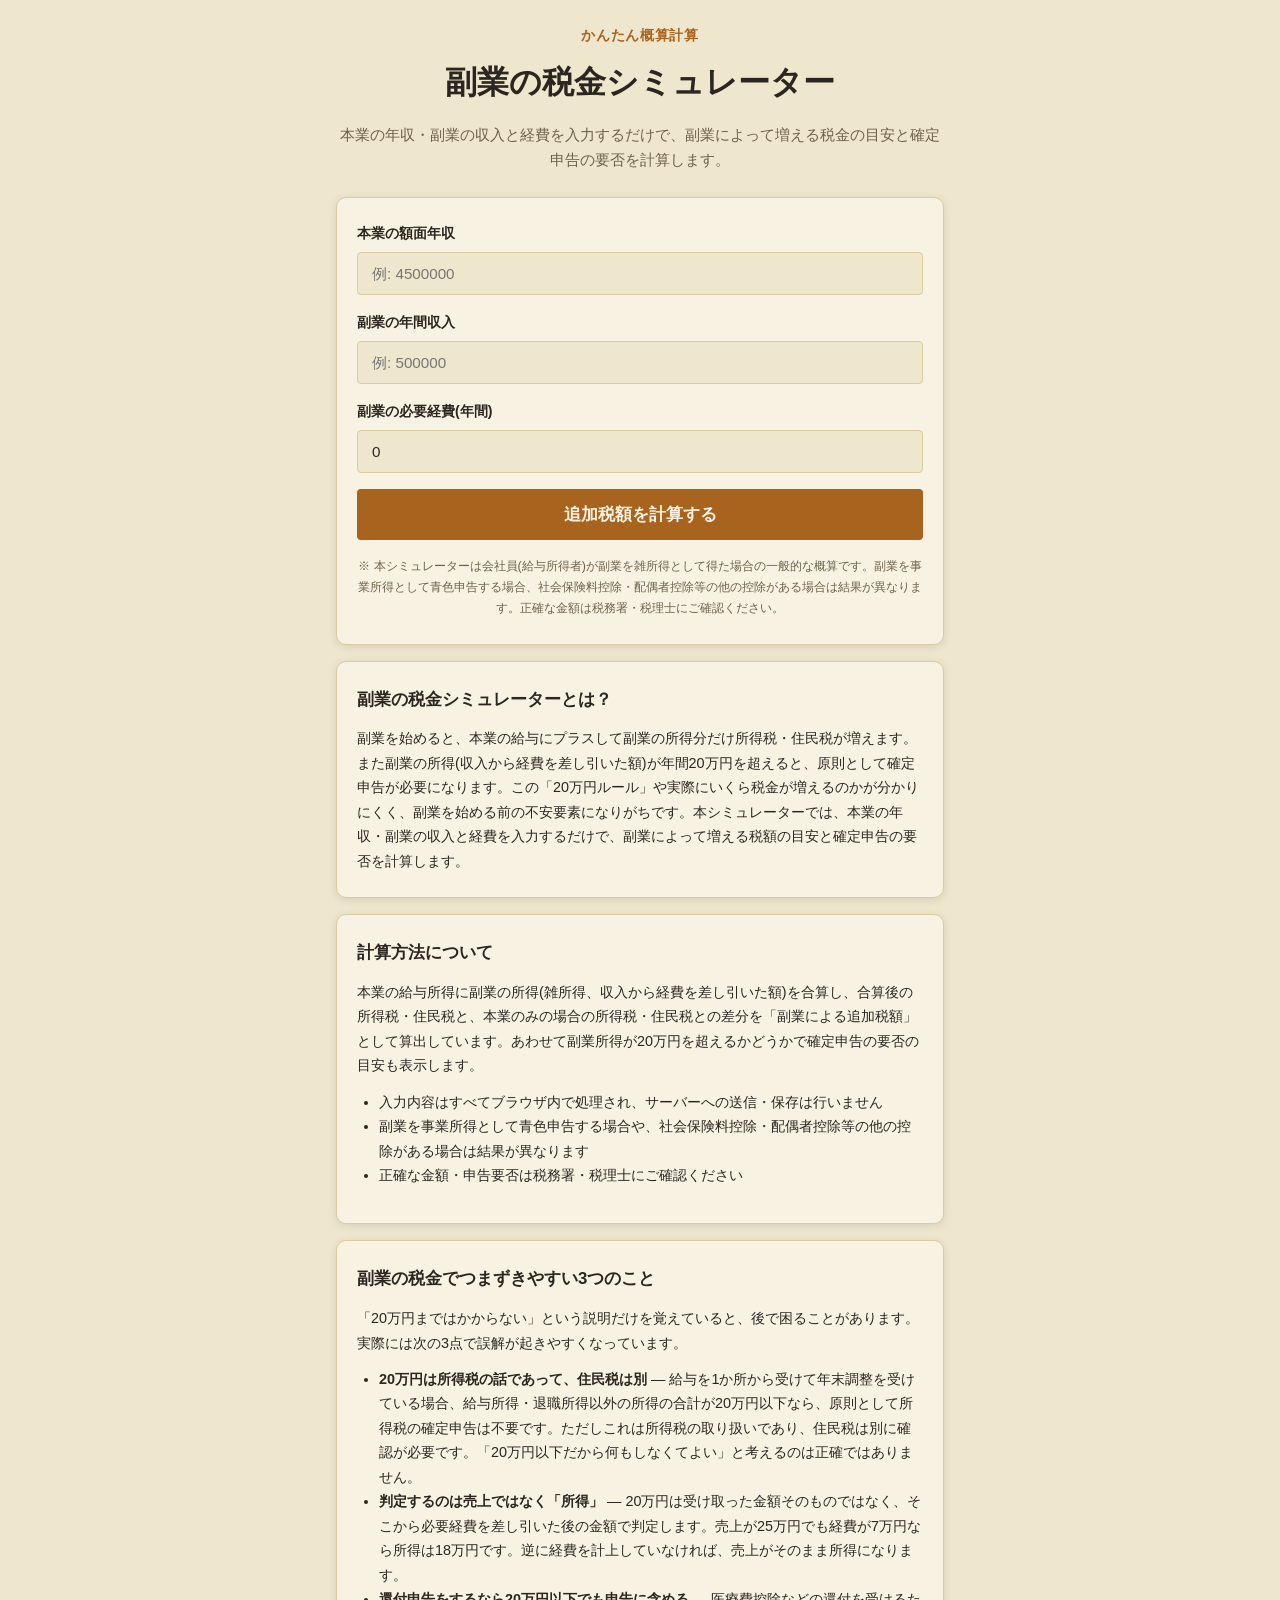
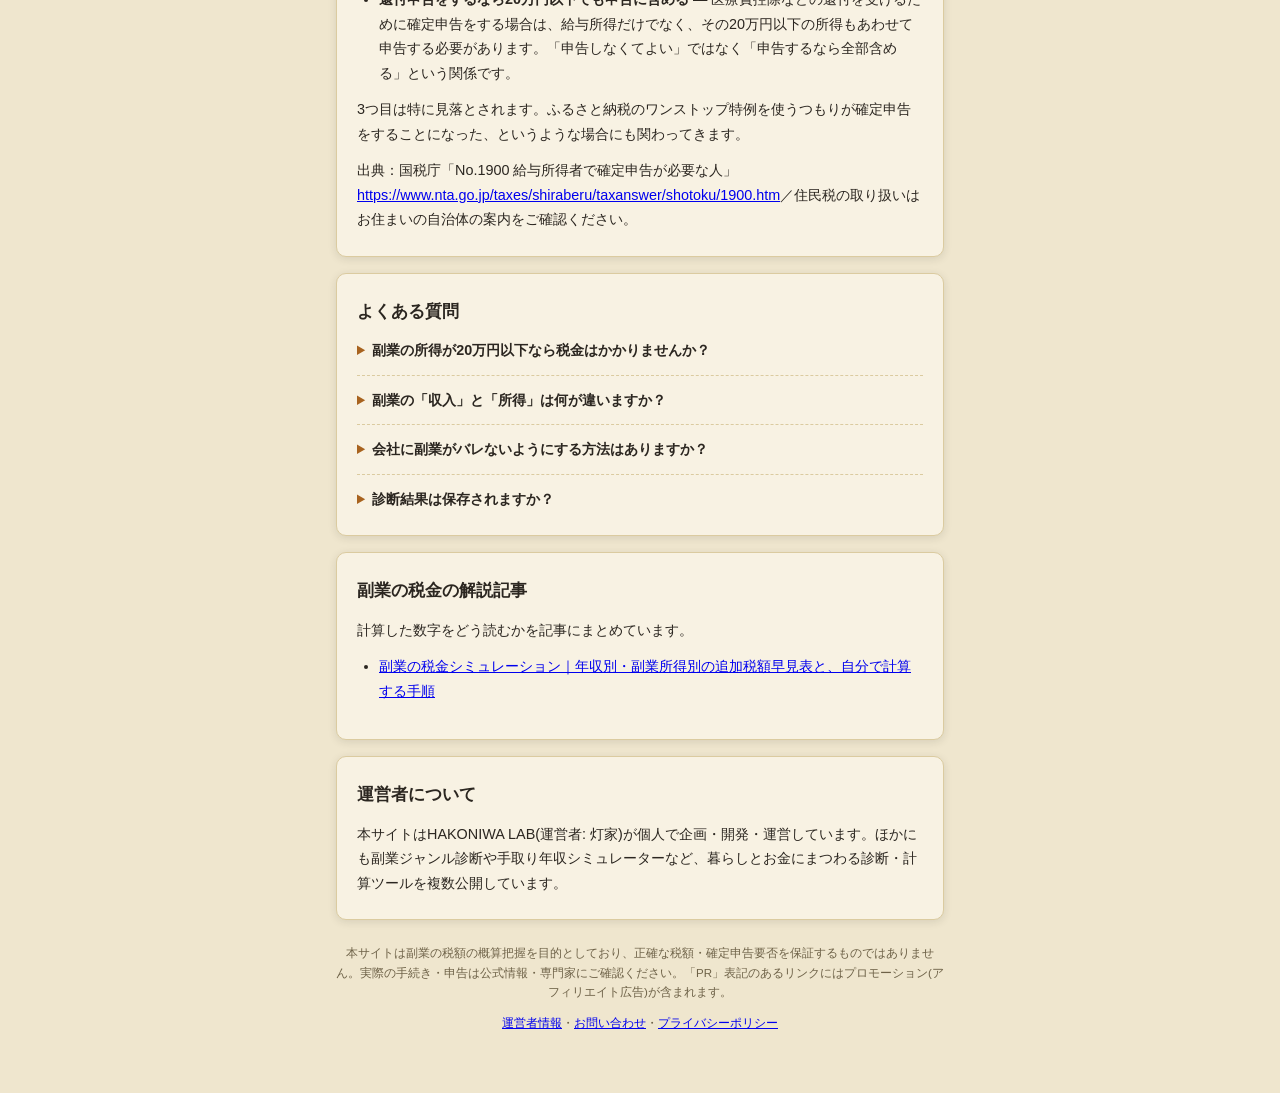
==== index.html @ 9fc7d07a "メール登録フォームの送信先をMail Studioに変更(Buttondown廃止) Co-Authored-By: Claude Opus 5 <noreply@anthropic.com>" ====
<!DOCTYPE html>
<html lang="ja">
<head>
<meta charset="UTF-8">
<meta name="viewport" content="width=device-width, initial-scale=1.0">
<title>副業の税金シミュレーター | 確定申告要否と追加税額をかんたん計算</title>
<meta name="description" content="本業の年収・副業の収入と経費を入力するだけで、副業によって増える所得税・住民税の目安と確定申告の要否を計算できます。">
<script async src="https://pagead2.googlesyndication.com/pagead/js/adsbygoogle.js?client=ca-pub-6465548593525933" crossorigin="anonymous"></script>
<link rel="canonical" href="https://hakoniwalab.com/sidejob-tax-simulator/">
<link rel="stylesheet" href="css/style.css">
<script type="application/ld+json">{"@context":"https://schema.org","@type":"FAQPage","mainEntity":[{"@type":"Question","name":"副業の所得が20万円以下なら税金はかかりませんか？","acceptedAnswer":{"@type":"Answer","text":"所得税の確定申告は原則不要になりますが、住民税の申告は別途必要です(申告不要になるのは所得税のみ)。詳しくはお住まいの自治体にご確認ください。"}},{"@type":"Question","name":"副業の「収入」と「所得」は何が違いますか？","acceptedAnswer":{"@type":"Answer","text":"収入は副業で得た金額の合計、所得は収入から必要経費を差し引いた金額です。20万円ルールや税額の計算は所得を基準に行うため、本シミュレーターでも経費を差し引いた金額で計算しています。"}},{"@type":"Question","name":"会社に副業がバレないようにする方法はありますか？","acceptedAnswer":{"@type":"Answer","text":"本サイトはそうした情報は扱っていません。住民税の徴収方法(普通徴収)を選べる場合がありますが、可否は自治体・会社の規定によります。詳しくは税務署・お住まいの自治体にご確認ください。"}},{"@type":"Question","name":"診断結果は保存されますか？","acceptedAnswer":{"@type":"Answer","text":"保存されません。計算のたびにその場で処理しており、入力内容や結果を外部に送信・保存する仕組みは持っていません。"}}]}</script>
</head>
<body>
<div id="app" class="app">

  <header class="app-header">
    <p class="app-header__eyebrow">かんたん概算計算</p>
    <h1 class="app-header__title">副業の税金<br class="sp-only">シミュレーター</h1>
    <p class="app-header__lead">本業の年収・副業の収入と経費を入力するだけで、副業によって増える税金の目安と確定申告の要否を計算します。</p>
  </header>

  <main id="main" class="main">

    <!-- intro/form screen -->
    <section id="screen-intro" class="screen" data-screen="intro">
      <div class="card card--intro">
        <form id="calc-form">
          <div class="form-field">
            <label for="salary_income">本業の額面年収</label>
            <input type="number" id="salary_income" name="salary_income" class="quiz-select" placeholder="例: 4500000" min="0" step="10000" required>
          </div>

          <div class="form-field">
            <label for="sidejob_income">副業の年間収入</label>
            <input type="number" id="sidejob_income" name="sidejob_income" class="quiz-select" placeholder="例: 500000" min="0" step="1000" required>
          </div>

          <div class="form-field">
            <label for="sidejob_expense">副業の必要経費(年間)</label>
            <input type="number" id="sidejob_expense" name="sidejob_expense" class="quiz-select" value="0" min="0" step="1000">
          </div>

          <button type="submit" class="btn btn--primary btn--large">追加税額を計算する</button>
        </form>
        <p class="intro-disclaimer">※ 本シミュレーターは会社員(給与所得者)が副業を雑所得として得た場合の一般的な概算です。副業を事業所得として青色申告する場合、社会保険料控除・配偶者控除等の他の控除がある場合は結果が異なります。正確な金額は税務署・税理士にご確認ください。</p>
      </div>
    </section>

    <!-- result screen -->
    <section id="screen-result" class="screen" data-screen="result" hidden>
      <div class="card card--intro" id="result-body"></div>
      <div id="ad-slot-result-bottom" class="ad-slot" aria-hidden="true"></div>

      <div class="card card--lead" id="lead-card">
        <h2 class="card__title">計算結果をあとで見返したい方へ</h2>
        <p>メールアドレスを登録すると、HAKONIWA LABの新しいツール・お得な情報をお届けします。</p>
        <form id="lead-form" class="lead-form" action="https://mail-studio.hakoniwa-labs.workers.dev/f/v6lGNd5ZqjptO-bG2wVIIij1IczI0iWg" method="post" target="popupwindow" onsubmit="window.open('https://mail-studio.hakoniwa-labs.workers.dev/f/v6lGNd5ZqjptO-bG2wVIIij1IczI0iWg', 'popupwindow')">
          <input type="email" name="email" class="lead-form__input" placeholder="メールアドレス" required>
          <button type="submit" class="btn btn--primary">登録する</button>
        </form>
      </div>

      <button type="button" class="btn btn--ghost" id="btn-restart">条件を変えて再計算する</button>
    </section>

  </main>

  <section class="article" aria-labelledby="about-heading">
    <div class="card card--article">
      <h2 id="about-heading">副業の税金シミュレーターとは？</h2>
      <p>副業を始めると、本業の給与にプラスして副業の所得分だけ所得税・住民税が増えます。また副業の所得(収入から経費を差し引いた額)が年間20万円を超えると、原則として確定申告が必要になります。この「20万円ルール」や実際にいくら税金が増えるのかが分かりにくく、副業を始める前の不安要素になりがちです。本シミュレーターでは、本業の年収・副業の収入と経費を入力するだけで、副業によって増える税額の目安と確定申告の要否を計算します。</p>
    </div>

    <div class="card card--article">
      <h2>計算方法について</h2>
      <p>本業の給与所得に副業の所得(雑所得、収入から経費を差し引いた額)を合算し、合算後の所得税・住民税と、本業のみの場合の所得税・住民税との差分を「副業による追加税額」として算出しています。あわせて副業所得が20万円を超えるかどうかで確定申告の要否の目安も表示します。</p>
      <ul>
        <li>入力内容はすべてブラウザ内で処理され、サーバーへの送信・保存は行いません</li>
        <li>副業を事業所得として青色申告する場合や、社会保険料控除・配偶者控除等の他の控除がある場合は結果が異なります</li>
        <li>正確な金額・申告要否は税務署・税理士にご確認ください</li>
      </ul>
    </div>

    <div class="card card--article">
      <h2>副業の税金でつまずきやすい3つのこと</h2>
      <p>「20万円まではかからない」という説明だけを覚えていると、後で困ることがあります。実際には次の3点で誤解が起きやすくなっています。</p>
      <ul>
        <li><strong>20万円は所得税の話であって、住民税は別</strong> — 給与を1か所から受けて年末調整を受けている場合、給与所得・退職所得以外の所得の合計が20万円以下なら、原則として所得税の確定申告は不要です。ただしこれは所得税の取り扱いであり、住民税は別に確認が必要です。「20万円以下だから何もしなくてよい」と考えるのは正確ではありません。</li>
        <li><strong>判定するのは売上ではなく「所得」</strong> — 20万円は受け取った金額そのものではなく、そこから必要経費を差し引いた後の金額で判定します。売上が25万円でも経費が7万円なら所得は18万円です。逆に経費を計上していなければ、売上がそのまま所得になります。</li>
        <li><strong>還付申告をするなら20万円以下でも申告に含める</strong> — 医療費控除などの還付を受けるために確定申告をする場合は、給与所得だけでなく、その20万円以下の所得もあわせて申告する必要があります。「申告しなくてよい」ではなく「申告するなら全部含める」という関係です。</li>
      </ul>
      <p>3つ目は特に見落とされます。ふるさと納税のワンストップ特例を使うつもりが確定申告をすることになった、というような場合にも関わってきます。</p>
      <p>出典：国税庁「No.1900 給与所得者で確定申告が必要な人」<a href="https://www.nta.go.jp/taxes/shiraberu/taxanswer/shotoku/1900.htm" target="_blank" rel="noopener">https://www.nta.go.jp/taxes/shiraberu/taxanswer/shotoku/1900.htm</a>／住民税の取り扱いはお住まいの自治体の案内をご確認ください。</p>
    </div>

    <div class="card card--article">
      <h2>よくある質問</h2>
      <details class="faq-item">
        <summary>副業の所得が20万円以下なら税金はかかりませんか？</summary>
        <p>所得税の確定申告は原則不要になりますが、住民税の申告は別途必要です(申告不要になるのは所得税のみ)。詳しくはお住まいの自治体にご確認ください。</p>
      </details>
      <details class="faq-item">
        <summary>副業の「収入」と「所得」は何が違いますか？</summary>
        <p>収入は副業で得た金額の合計、所得は収入から必要経費を差し引いた金額です。20万円ルールや税額の計算は所得を基準に行うため、本シミュレーターでも経費を差し引いた金額で計算しています。</p>
      </details>
      <details class="faq-item">
        <summary>会社に副業がバレないようにする方法はありますか？</summary>
        <p>本サイトはそうした情報は扱っていません。住民税の徴収方法(普通徴収)を選べる場合がありますが、可否は自治体・会社の規定によります。詳しくは税務署・お住まいの自治体にご確認ください。</p>
      </details>
      <details class="faq-item">
        <summary>診断結果は保存されますか？</summary>
        <p>保存されません。計算のたびにその場で処理しており、入力内容や結果を外部に送信・保存する仕組みは持っていません。</p>
      </details>
    </div>

    <div class="card card--article">
      <h2>副業の税金の解説記事</h2>
      <p>計算した数字をどう読むかを記事にまとめています。</p>
      <ul>
        <li><a href="guide/fukugyo-zeikin-simulation/">副業の税金シミュレーション｜年収別・副業所得別の追加税額早見表と、自分で計算する手順</a></li>
      </ul>
    </div>

    <div class="card card--article">
      <h2>運営者について</h2>
      <p>本サイトはHAKONIWA LAB(運営者: 灯家)が個人で企画・開発・運営しています。ほかにも副業ジャンル診断や手取り年収シミュレーターなど、暮らしとお金にまつわる診断・計算ツールを複数公開しています。</p>
    </div>
  </section>

  <footer class="app-footer">
    <p>本サイトは副業の税額の概算把握を目的としており、正確な税額・確定申告要否を保証するものではありません。実際の手続き・申告は公式情報・専門家にご確認ください。「PR」表記のあるリンクにはプロモーション(アフィリエイト広告)が含まれます。</p>
    <p><a href="../about.html">運営者情報</a>・<a href="../contact.html">お問い合わせ</a>・<a href="../privacy.html">プライバシーポリシー</a></p>
  </footer>

</div>

<script src="js/calculate.js"></script>
<script src="js/app.js"></script>
</body>
</html>
---- css/style.css ----
:root {
  --color-bg: #efe6ce;
  --color-surface: #f8f2e3;
  --color-border: #dbcba0;
  --color-text: #2b2620;
  --color-text-muted: #6e6248;
  --color-primary: #a8631f;
  --color-primary-hover: #8b5119;
  --color-primary-contrast: #fbf3e2;
  --color-accent: #55704a;
  --color-badge-bg: #e4d6ae;
  --color-badge-text: #6e4a1e;
  --color-warn-bg: #efd3c0;
  --color-warn-text: #8a4322;
  --radius-sm: 4px;
  --radius-md: 6px;
  --radius-lg: 10px;
  --shadow-card: 0 2px 8px rgba(43, 38, 32, 0.12);
  --max-width: 640px;
}

@media (prefers-color-scheme: dark) {
  :root {
    --color-bg: #211f1a;
    --color-surface: #2c2a22;
    --color-border: #423e30;
    --color-text: #f1e9d8;
    --color-text-muted: #b3a585;
    --color-primary: #e3a23b;
    --color-primary-hover: #edb259;
    --color-primary-contrast: #241c0d;
    --color-accent: #8fae7d;
    --color-badge-bg: #3a3626;
    --color-badge-text: #e3a23b;
    --color-warn-bg: #3d2a1d;
    --color-warn-text: #e0a876;
    --shadow-card: 0 2px 14px rgba(0, 0, 0, 0.5);
  }
}

* { box-sizing: border-box; }

[hidden] { display: none !important; }

html, body {
  margin: 0;
  padding: 0;
  background: var(--color-bg);
  color: var(--color-text);
  font-family: "Hiragino Sans", "Hiragino Kaku Gothic ProN", Meiryo, "Yu Gothic", sans-serif;
  line-height: 1.7;
  -webkit-text-size-adjust: 100%;
}

.app {
  max-width: var(--max-width);
  margin: 0 auto;
  padding: 24px 16px 48px;
}

.app-header {
  text-align: center;
  margin-bottom: 24px;
}

.app-header__eyebrow {
  color: var(--color-primary);
  font-weight: 700;
  font-size: 0.85rem;
  letter-spacing: 0.05em;
  margin: 0 0 8px;
}

.app-header__title {
  font-size: 1.6rem;
  font-weight: 800;
  margin: 0 0 12px;
}

.app-header__lead {
  color: var(--color-text-muted);
  font-size: 0.95rem;
  margin: 0;
}

.main { display: block; }

.card {
  background: var(--color-surface);
  border: 1px solid var(--color-border);
  border-radius: var(--radius-lg);
  box-shadow: var(--shadow-card);
  padding: 24px 20px;
  margin-bottom: 16px;
}

.card--intro { text-align: center; }

.intro-points {
  list-style: none;
  padding: 0;
  margin: 0 0 20px;
  text-align: left;
  display: inline-block;
}

.intro-points li {
  position: relative;
  padding-left: 26px;
  margin-bottom: 10px;
  color: var(--color-text);
}

.intro-points li::before {
  content: "✓";
  position: absolute;
  left: 0;
  color: var(--color-accent);
  font-weight: 700;
}

.intro-disclaimer {
  font-size: 0.78rem;
  color: var(--color-text-muted);
  margin: 16px 0 0;
}

.btn {
  display: inline-block;
  border: none;
  border-radius: var(--radius-sm);
  font-size: 0.95rem;
  font-weight: 700;
  padding: 12px 20px;
  cursor: pointer;
  text-align: center;
  transition: background-color 0.15s ease, opacity 0.15s ease;
}

.btn--primary {
  background: var(--color-primary);
  color: var(--color-primary-contrast);
}
.btn--primary:hover { background: var(--color-primary-hover); }
.btn--primary:disabled { opacity: 0.5; cursor: not-allowed; }

.btn--ghost {
  background: transparent;
  color: var(--color-text-muted);
  border: 1px solid var(--color-border);
}
.btn--ghost:hover { color: var(--color-text); border-color: var(--color-text-muted); }

.btn--large { width: 100%; padding: 14px 20px; font-size: 1.05rem; }
.btn--skip { margin-left: auto; }

.progress {
  height: 6px;
  background: var(--color-border);
  border-radius: 999px;
  overflow: hidden;
  margin-bottom: 8px;
}

.progress__bar {
  height: 100%;
  width: 0%;
  background: var(--color-primary);
  transition: width 0.25s ease;
}

.progress__label {
  font-size: 0.78rem;
  color: var(--color-text-muted);
  margin: 0 0 16px;
  text-align: right;
}

.card--quiz { min-height: 220px; }

.quiz-question {
  font-size: 1.1rem;
  font-weight: 700;
  margin: 0 0 6px;
}

.quiz-question__note {
  font-size: 0.82rem;
  color: var(--color-text-muted);
  margin: 0 0 18px;
}

.quiz-options {
  display: grid;
  gap: 10px;
}

.quiz-option {
  display: block;
  width: 100%;
  text-align: left;
  padding: 14px 16px;
  background: var(--color-bg);
  border: 1.5px solid var(--color-border);
  border-radius: var(--radius-sm);
  color: var(--color-text);
  font-size: 0.95rem;
  cursor: pointer;
  transition: border-color 0.15s ease, background-color 0.15s ease;
}

.quiz-option:hover {
  border-color: var(--color-primary);
}

.quiz-option.is-selected {
  border-color: var(--color-primary);
  background: var(--color-badge-bg);
  font-weight: 700;
}

.quiz-select {
  width: 100%;
  padding: 12px 14px;
  border: 1.5px solid var(--color-border);
  border-radius: var(--radius-sm);
  background: var(--color-bg);
  color: var(--color-text);
  font-size: 0.95rem;
}

.quiz-nav {
  display: flex;
  align-items: center;
  gap: 10px;
}

.result-summary {
  text-align: center;
  margin-bottom: 20px;
}

.result-summary__count {
  font-size: 1.3rem;
  font-weight: 800;
  margin: 0 0 4px;
}

.result-summary__note {
  font-size: 0.82rem;
  color: var(--color-text-muted);
  margin: 0;
}

.result-list {
  display: grid;
  gap: 14px;
  margin-bottom: 20px;
}

.result-card {
  background: var(--color-surface);
  border: 1px solid var(--color-border);
  border-radius: var(--radius-md);
  box-shadow: var(--shadow-card);
  padding: 18px 18px 16px;
}

.result-card__badges {
  display: flex;
  flex-wrap: wrap;
  gap: 6px;
  margin-bottom: 10px;
}

.badge {
  display: inline-block;
  font-size: 0.72rem;
  font-weight: 700;
  padding: 3px 10px;
  border-radius: 999px;
  background: var(--color-badge-bg);
  color: var(--color-badge-text);
}

.badge--accent {
  background: var(--color-primary);
  color: var(--color-primary-contrast);
}

.badge--warn {
  background: var(--color-warn-bg);
  color: var(--color-warn-text);
}

.result-card__name {
  font-size: 1.05rem;
  font-weight: 800;
  margin: 0 0 6px;
}

.result-card__benefit {
  color: var(--color-accent);
  font-weight: 700;
  margin: 0 0 4px;
}

.result-card__org {
  font-size: 0.8rem;
  color: var(--color-text-muted);
  margin: 0 0 12px;
}

.result-card__summary {
  font-size: 0.88rem;
  margin: 0 0 10px;
}

.result-card__conditions {
  font-size: 0.82rem;
  color: var(--color-text-muted);
  margin: 0 0 14px;
}

.result-card__actions {
  display: flex;
  flex-wrap: wrap;
  gap: 8px;
}

.result-card__link {
  display: inline-block;
  font-size: 0.85rem;
  font-weight: 700;
  color: var(--color-primary);
  text-decoration: none;
  padding: 8px 14px;
  border: 1.5px solid var(--color-primary);
  border-radius: var(--radius-sm);
}

.result-card__link:hover { background: var(--color-badge-bg); }

.result-card__link--offer {
  color: var(--color-accent);
  border-color: var(--color-accent);
  display: inline-flex;
  align-items: center;
  gap: 6px;
}

.badge--pr {
  background: var(--color-accent);
  color: var(--color-primary-contrast);
  font-size: 0.62rem;
  padding: 2px 6px;
}

.result-empty {
  text-align: center;
  color: var(--color-text-muted);
  padding: 24px 12px;
}

.ad-slot {
  min-height: 90px;
  border: 1px dashed var(--color-border);
  border-radius: var(--radius-sm);
  display: flex;
  align-items: center;
  justify-content: center;
  color: var(--color-text-muted);
  font-size: 0.75rem;
  margin-bottom: 20px;
}

.card--lead { text-align: center; }
.card__title { font-size: 1rem; margin: 0 0 8px; }

.lead-form {
  display: flex;
  gap: 8px;
  margin-top: 14px;
}

.lead-form__input {
  flex: 1;
  padding: 10px 12px;
  border: 1.5px solid var(--color-border);
  border-radius: var(--radius-sm);
  background: var(--color-bg);
  color: var(--color-text);
}

.app-footer {
  margin-top: 24px;
  text-align: center;
  font-size: 0.72rem;
  color: var(--color-text-muted);
}

.sp-only { display: inline; }

@media (min-width: 640px) {
  .app-header__title { font-size: 2rem; }
  .sp-only { display: none; }
}

.result-card__platforms {
  font-size: 0.8rem;
  color: var(--color-text-muted);
  margin: 0 0 14px;
}

.cross-link-banner {
  display: block;
  margin-top: 12px;
  padding: 10px 14px;
  background: var(--color-badge-bg);
  border-radius: var(--radius-sm);
  font-size: 0.82rem;
  color: var(--color-badge-text);
  text-decoration: none;
  font-weight: 700;
}

.cross-link-banner:hover { opacity: 0.85; }

.result-cross-links {
  display: grid;
  gap: 8px;
  margin-top: 16px;
}

.result-cross-links .cross-link-banner {
  margin-top: 0;
}

.form-field {
  text-align: left;
  margin-bottom: 16px;
}

.form-field label {
  display: block;
  font-size: 0.88rem;
  font-weight: 700;
  margin-bottom: 6px;
}

.form-field--checkbox label {
  display: flex;
  align-items: center;
  gap: 8px;
  font-weight: 400;
  font-size: 0.9rem;
}

.form-field--checkbox input[type="checkbox"] {
  width: 18px;
  height: 18px;
}

.result-headline {
  text-align: center;
  padding: 8px 0 20px;
  border-bottom: 1px dashed var(--color-border);
  margin-bottom: 16px;
}

.result-headline__label {
  font-size: 0.85rem;
  color: var(--color-text-muted);
  margin: 0 0 4px;
}

.result-headline__value {
  font-size: 2.2rem;
  font-weight: 800;
  color: var(--color-primary);
  margin: 0 0 4px;
}

.result-headline__sub {
  font-size: 0.85rem;
  color: var(--color-text-muted);
  margin: 0;
}

.result-breakdown {
  display: grid;
  gap: 8px;
  text-align: left;
}

.result-row {
  display: flex;
  justify-content: space-between;
  font-size: 0.9rem;
  padding: 8px 0;
  border-bottom: 1px solid var(--color-border);
}

.result-row span:first-child {
  color: var(--color-text-muted);
}

.result-row span:last-child {
  font-weight: 700;
}

/* --- 解説記事セクション --- */

.card--article h2 {
  font-size: 1.05rem;
  margin: 0 0 12px;
}
.card--article p {
  font-size: 0.9rem;
  margin: 0 0 12px;
}
.card--article p:last-child { margin-bottom: 0; }
.card--article ul {
  font-size: 0.9rem;
  margin: 0 0 12px;
  padding-left: 22px;
}

.faq-item {
  border-bottom: 1px dashed var(--color-border);
  padding: 12px 0;
}
.faq-item:first-of-type { padding-top: 0; }
.faq-item:last-child { border-bottom: none; padding-bottom: 0; }
.faq-item summary {
  cursor: pointer;
  font-weight: 700;
  font-size: 0.9rem;
  list-style: revert;
}
.faq-item summary::marker { color: var(--color-primary); }
.faq-item p {
  margin: 8px 0 0;
  font-size: 0.85rem;
  color: var(--color-text-muted);
}
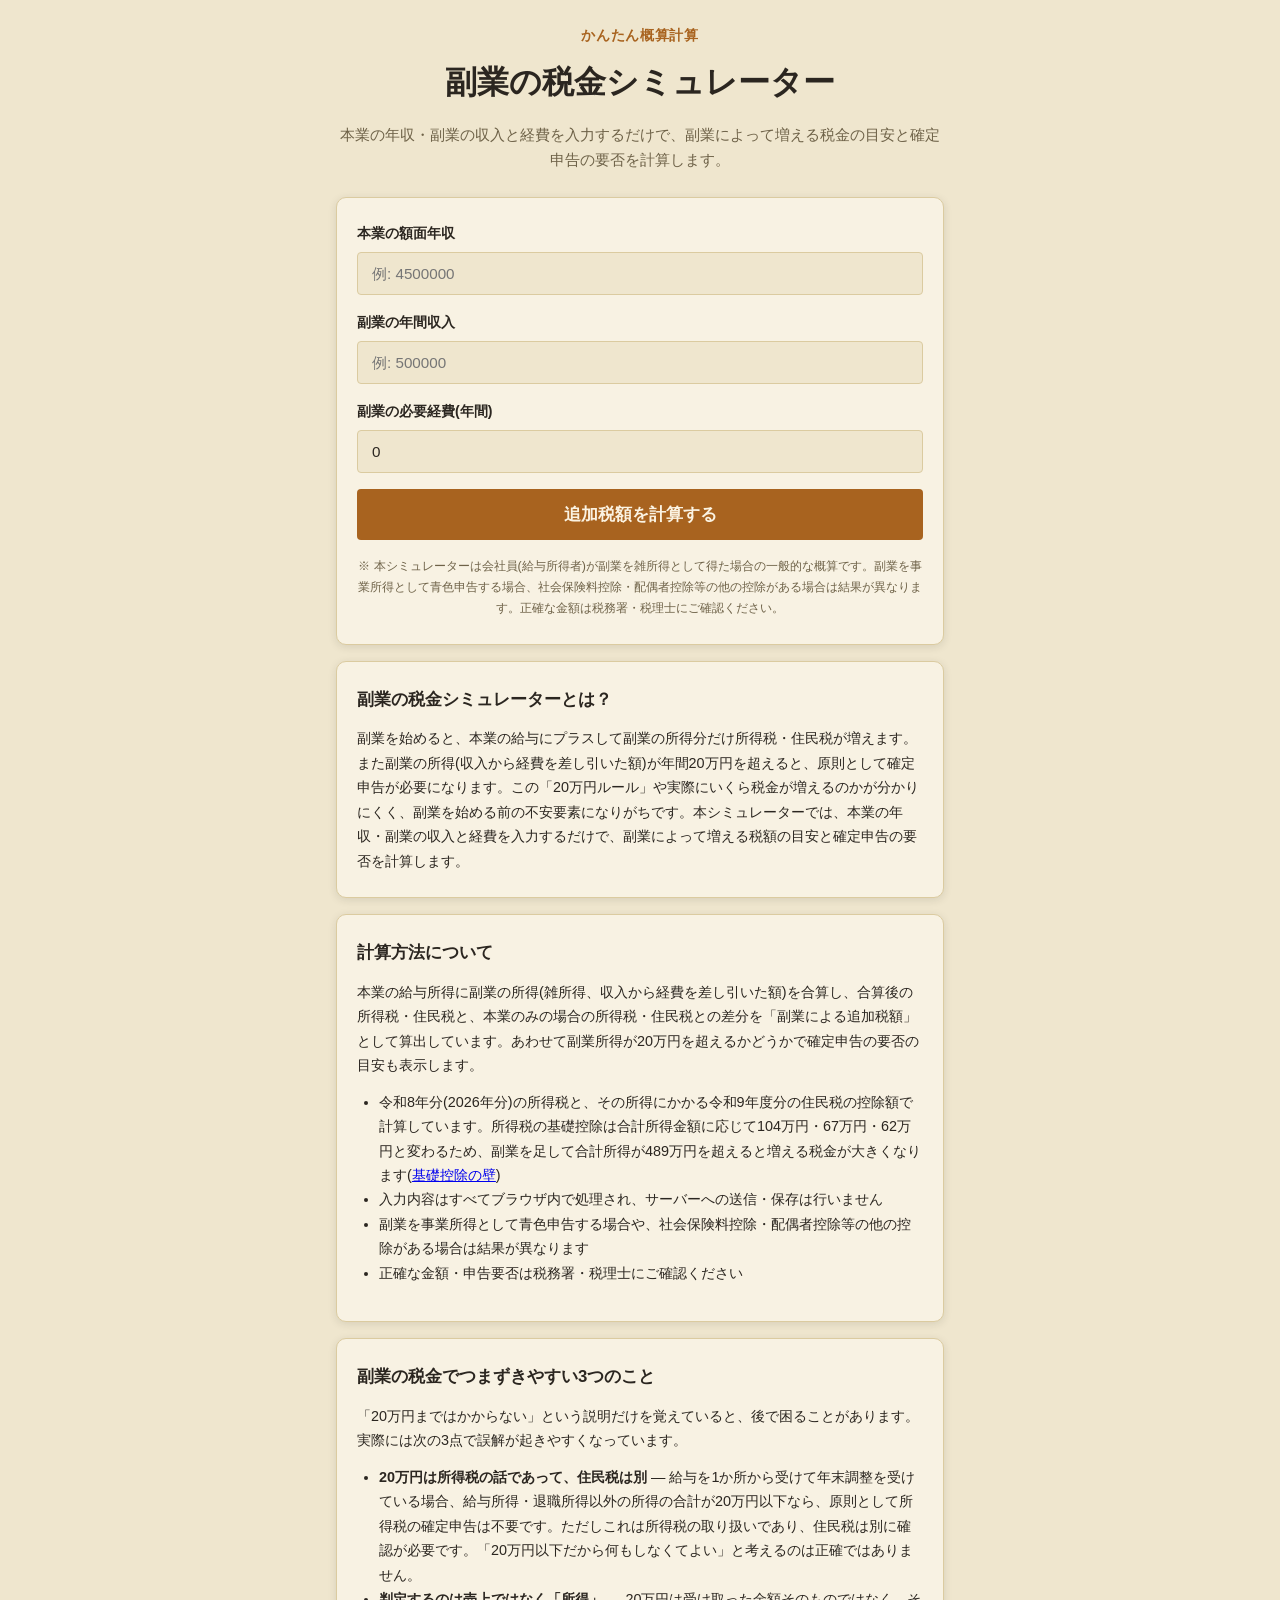
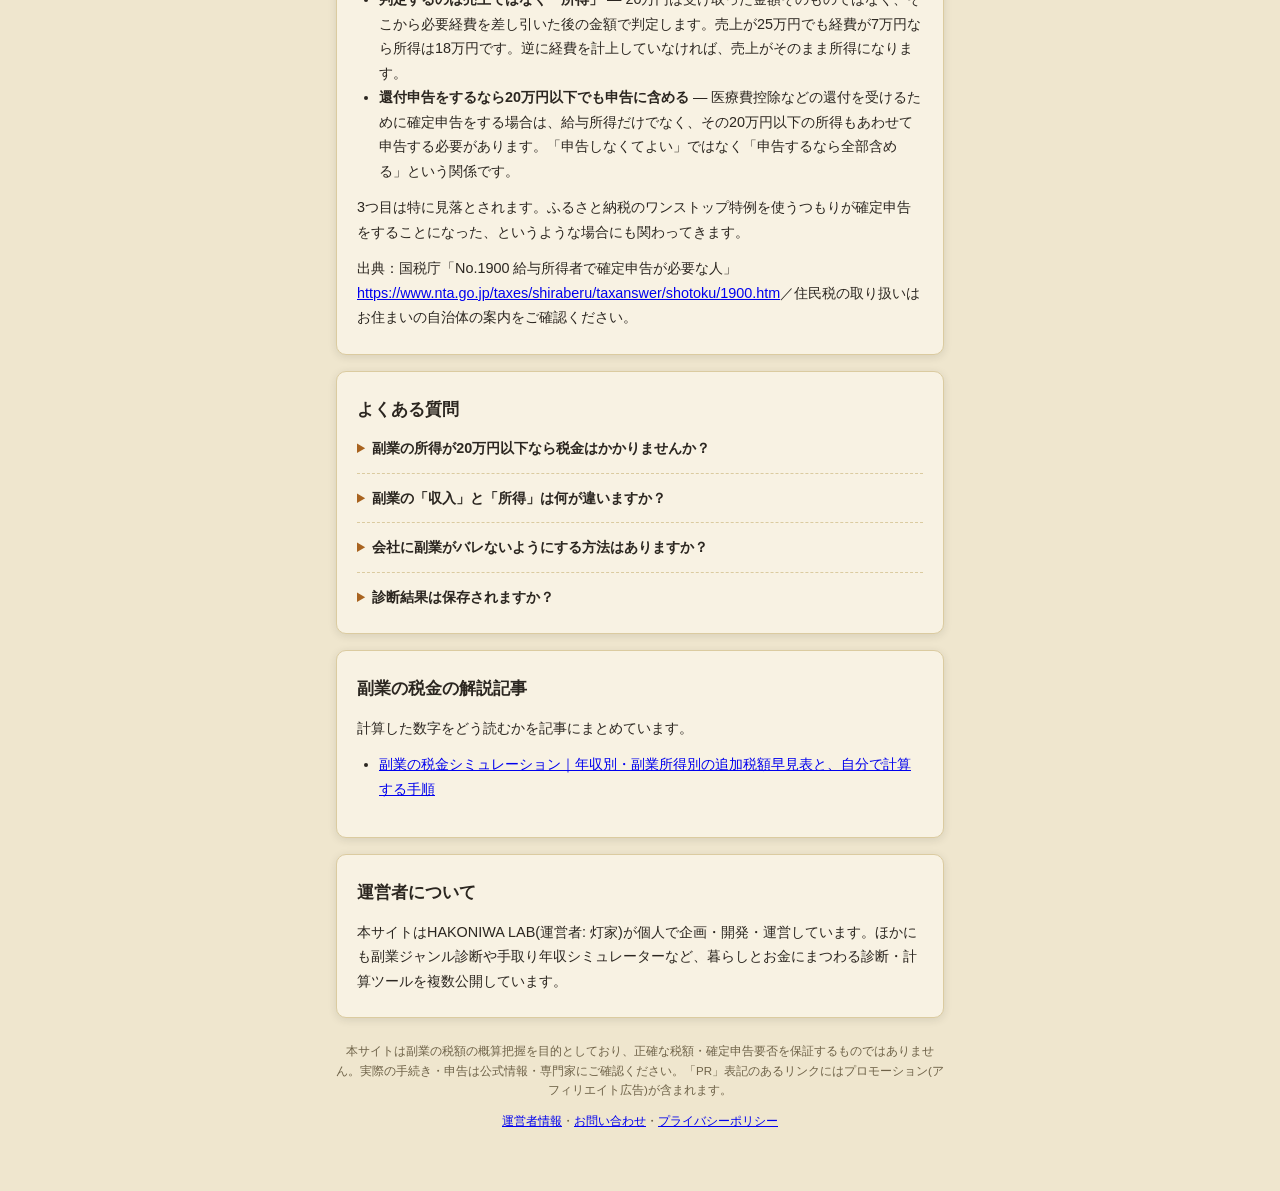
==== commit cddac359: "令和8年度税制改正の控除額を反映(令和8年分の所得税・令和9年度の住民税) - 給与所得控除: 最低保障額 55万円 → 74万円(本則69万円＋令和8・9年の特例5万円)。住民税も同じ - 所得税の" ====
--- a/index.html
+++ b/index.html
@@ -75,6 +75,7 @@
       <h2>計算方法について</h2>
       <p>本業の給与所得に副業の所得(雑所得、収入から経費を差し引いた額)を合算し、合算後の所得税・住民税と、本業のみの場合の所得税・住民税との差分を「副業による追加税額」として算出しています。あわせて副業所得が20万円を超えるかどうかで確定申告の要否の目安も表示します。</p>
       <ul>
+        <li>令和8年分(2026年分)の所得税と、その所得にかかる令和9年度分の住民税の控除額で計算しています。所得税の基礎控除は合計所得金額に応じて104万円・67万円・62万円と変わるため、副業を足して合計所得が489万円を超えると増える税金が大きくなります(<a href="guide/fukugyo-zeikin-simulation/#kiso-kabe">基礎控除の壁</a>)</li>
         <li>入力内容はすべてブラウザ内で処理され、サーバーへの送信・保存は行いません</li>
         <li>副業を事業所得として青色申告する場合や、社会保険料控除・配偶者控除等の他の控除がある場合は結果が異なります</li>
         <li>正確な金額・申告要否は税務署・税理士にご確認ください</li>
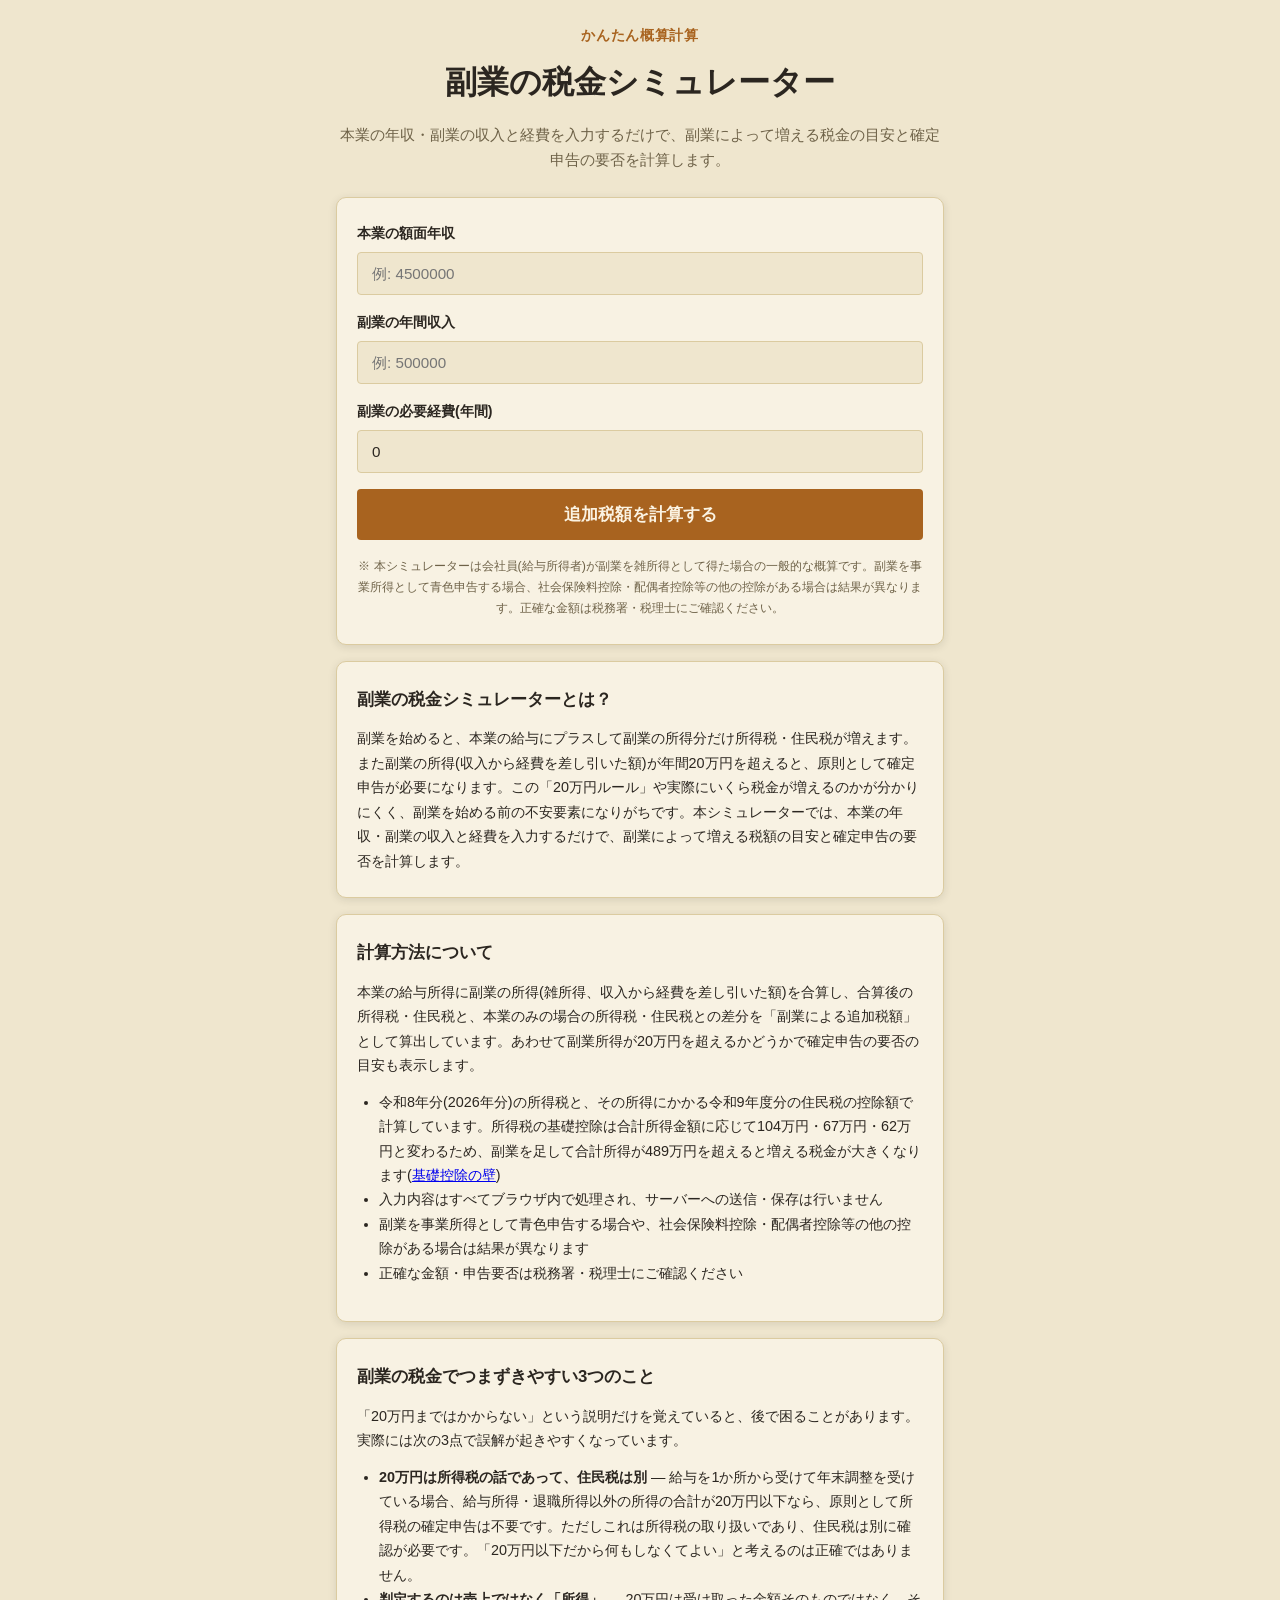
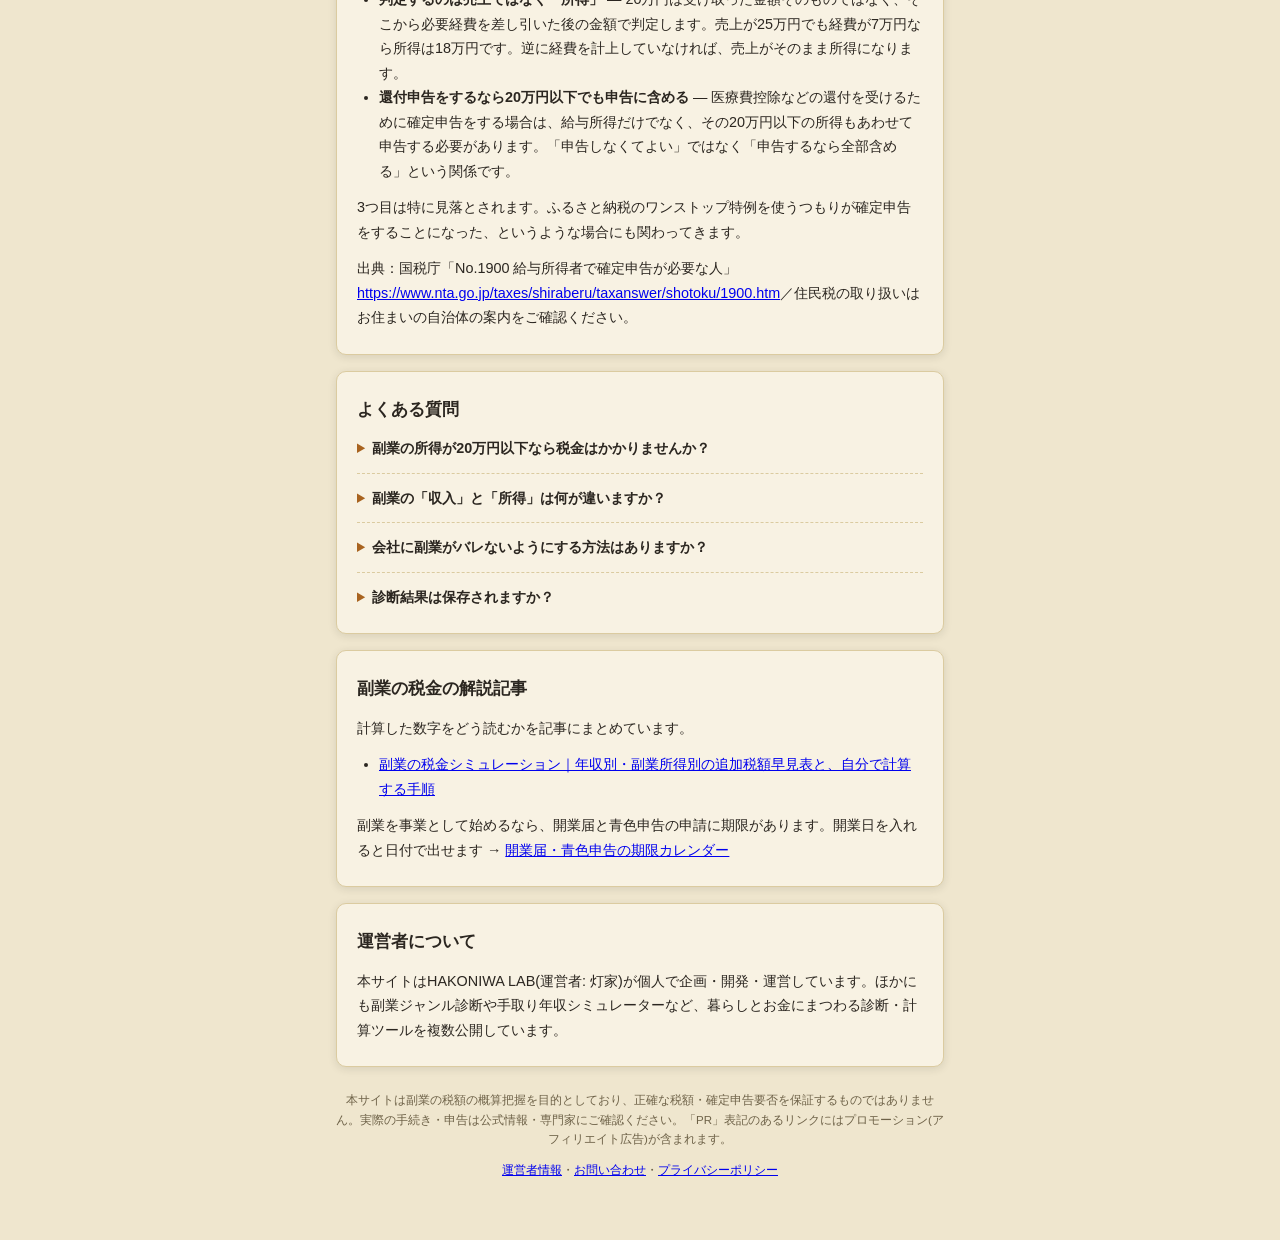
==== commit c888a11e: "開業届・青色申告の期限カレンダー(kaigyo/)を追加 開業日から、開業届・青色申告承認申請書・青色事業専従者給与の届出・ 給与支払事務所等の開設届・インボイス登録/簡易課税の期限を日付で出し、 開" ====
--- a/index.html
+++ b/index.html
@@ -3,6 +3,14 @@
 <head>
 <meta charset="UTF-8">
 <meta name="viewport" content="width=device-width, initial-scale=1.0">
+<!-- Google tag (gtag.js) -->
+<script async src="https://www.googletagmanager.com/gtag/js?id=G-WTBHV5QYG3"></script>
+<script>
+  window.dataLayer = window.dataLayer || [];
+  function gtag(){dataLayer.push(arguments);}
+  gtag('js', new Date());
+  gtag('config', 'G-WTBHV5QYG3');
+</script>
 <title>副業の税金シミュレーター | 確定申告要否と追加税額をかんたん計算</title>
 <meta name="description" content="本業の年収・副業の収入と経費を入力するだけで、副業によって増える所得税・住民税の目安と確定申告の要否を計算できます。">
 <script async src="https://pagead2.googlesyndication.com/pagead/js/adsbygoogle.js?client=ca-pub-6465548593525933" crossorigin="anonymous"></script>
@@ -50,6 +58,26 @@
     <section id="screen-result" class="screen" data-screen="result" hidden>
       <div class="card card--intro" id="result-body"></div>
       <div id="ad-slot-result-bottom" class="ad-slot" aria-hidden="true"></div>
+      <div class="card card--books" data-books-card>
+        <h2 class="card__title">関連する本</h2>
+        <p class="books__lead">副業そのものをこれから始める・広げる方へ。運営者が書いた本です。</p>
+        <ul class="books__list">
+          <li class="books__item">
+            <a href="https://www.amazon.co.jp/dp/B0F89RGHZW" target="_blank" rel="noopener">
+              <span class="books__title">【主婦（主夫）必見】スキマ時間たった５分で月３万！AI＋楽天アフィリエイト超入門</span>
+              <span class="books__note">都築ののか／漫画30ページ・イラスト15点。月3万円の内訳を、料率と上限から計算して確かめる本です。</span>
+            </a>
+          </li>
+          <li class="books__item">
+            <a href="https://www.amazon.co.jp/dp/B0H7MYT6LJ" target="_blank" rel="noopener">
+              <span class="books__title">AIが苦手なあなたのための、はじめてのAIエージェント副業</span>
+              <span class="books__note">神泉悠斗／パソコンが得意でなくても始められる範囲から順に。</span>
+            </a>
+          </li>
+        </ul>
+        <p class="books__ku">Kindle Unlimited の対象です（会員なら追加料金はかかりません）。</p>
+      </div>
+
 
       <div class="card card--lead" id="lead-card">
         <h2 class="card__title">計算結果をあとで見返したい方へ</h2>
@@ -120,6 +148,7 @@
       <ul>
         <li><a href="guide/fukugyo-zeikin-simulation/">副業の税金シミュレーション｜年収別・副業所得別の追加税額早見表と、自分で計算する手順</a></li>
       </ul>
+      <p>副業を事業として始めるなら、開業届と青色申告の申請に期限があります。開業日を入れると日付で出せます → <a href="kaigyo/">開業届・青色申告の期限カレンダー</a></p>
     </div>
 
     <div class="card card--article">
--- a/css/style.css
+++ b/css/style.css
@@ -544,3 +544,25 @@
   font-size: 0.85rem;
   color: var(--color-text-muted);
 }
+
+/* --- 関連する本カード --- */
+.card--books .books__lead {
+  font-size: 0.9rem;
+  color: var(--color-text-muted);
+  margin: 0 0 12px;
+}
+.books__list { list-style: none; margin: 0; padding: 0; display: grid; gap: 10px; }
+.books__item a {
+  display: block;
+  padding: 12px 14px;
+  border: 1px solid var(--color-border);
+  border-radius: 8px;
+  background: var(--color-bg);
+  color: inherit;
+  text-decoration: none;
+}
+.books__item a:hover,
+.books__item a:focus-visible { border-color: var(--color-primary); }
+.books__title { display: block; font-weight: 600; font-size: 0.95rem; line-height: 1.5; }
+.books__note { display: block; font-size: 0.8rem; color: var(--color-text-muted); margin-top: 4px; }
+.books__ku { font-size: 0.8rem; color: var(--color-text-muted); margin: 10px 0 0; }
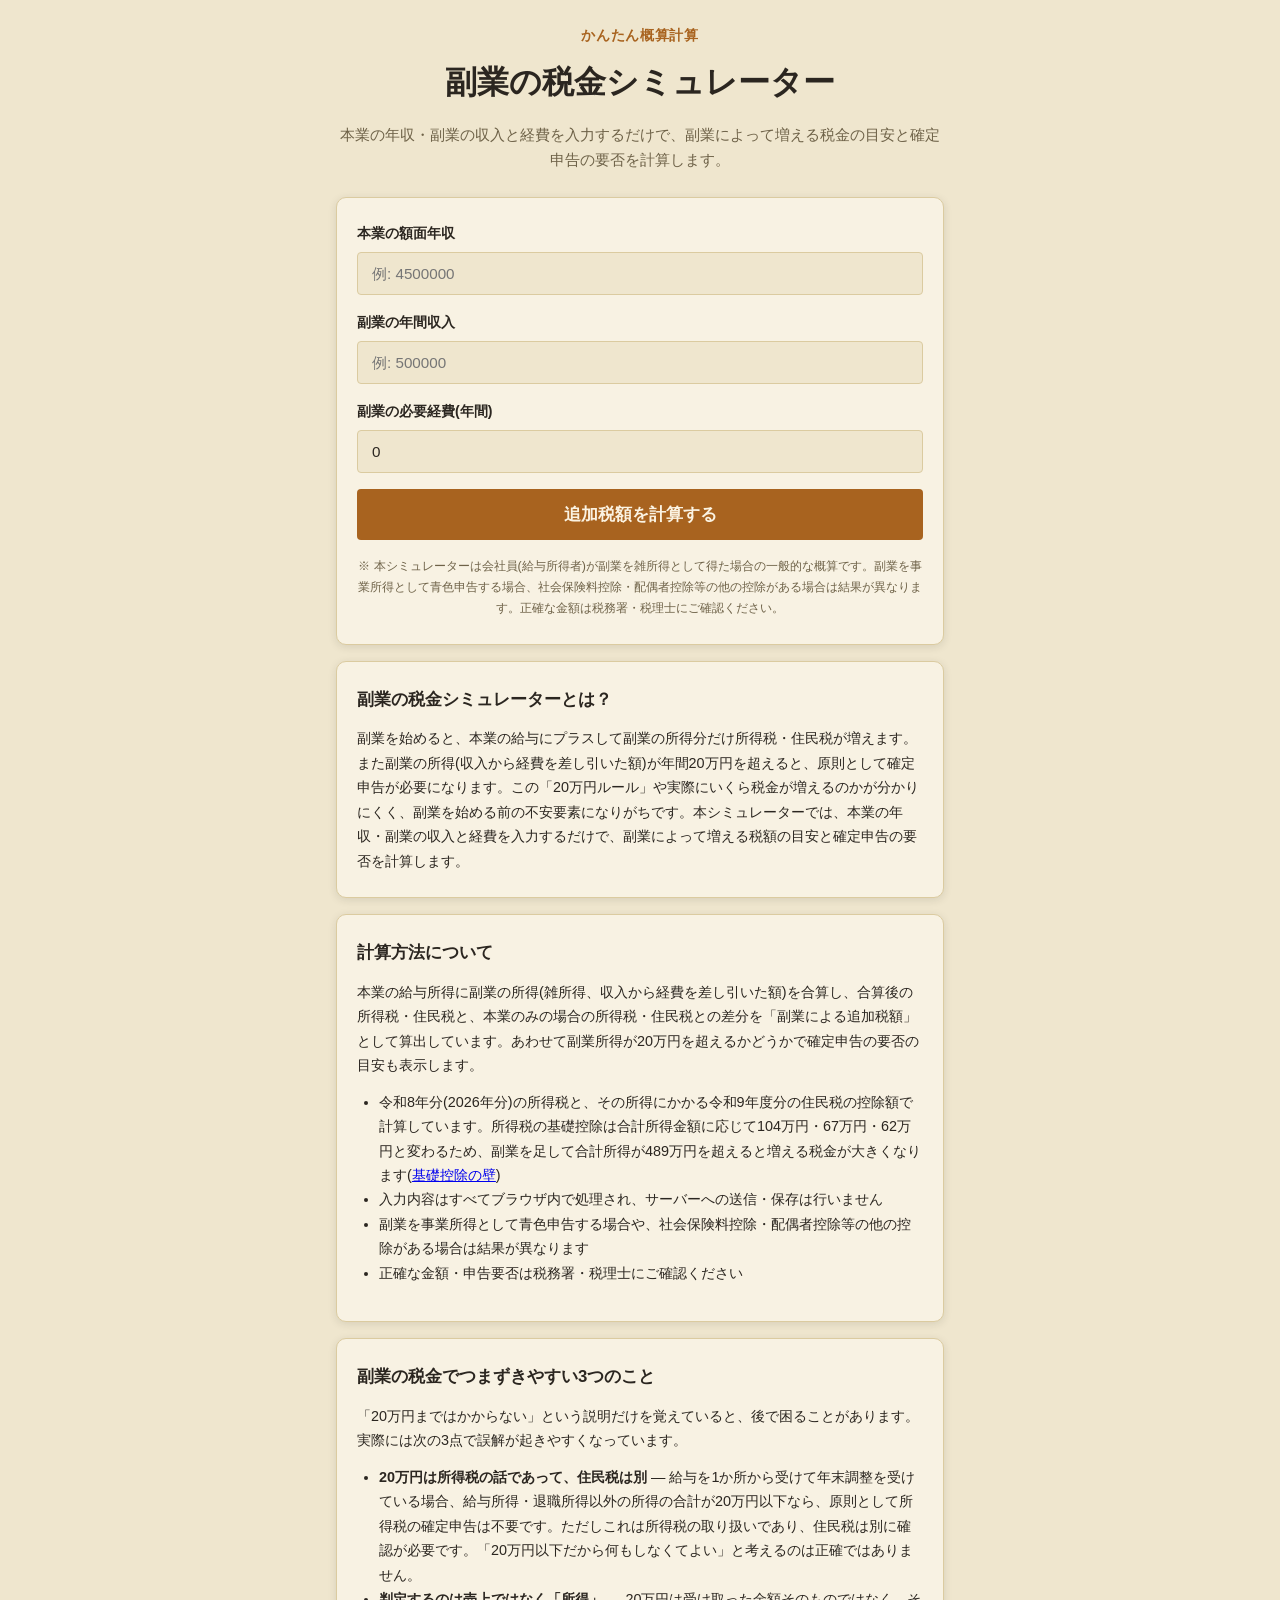
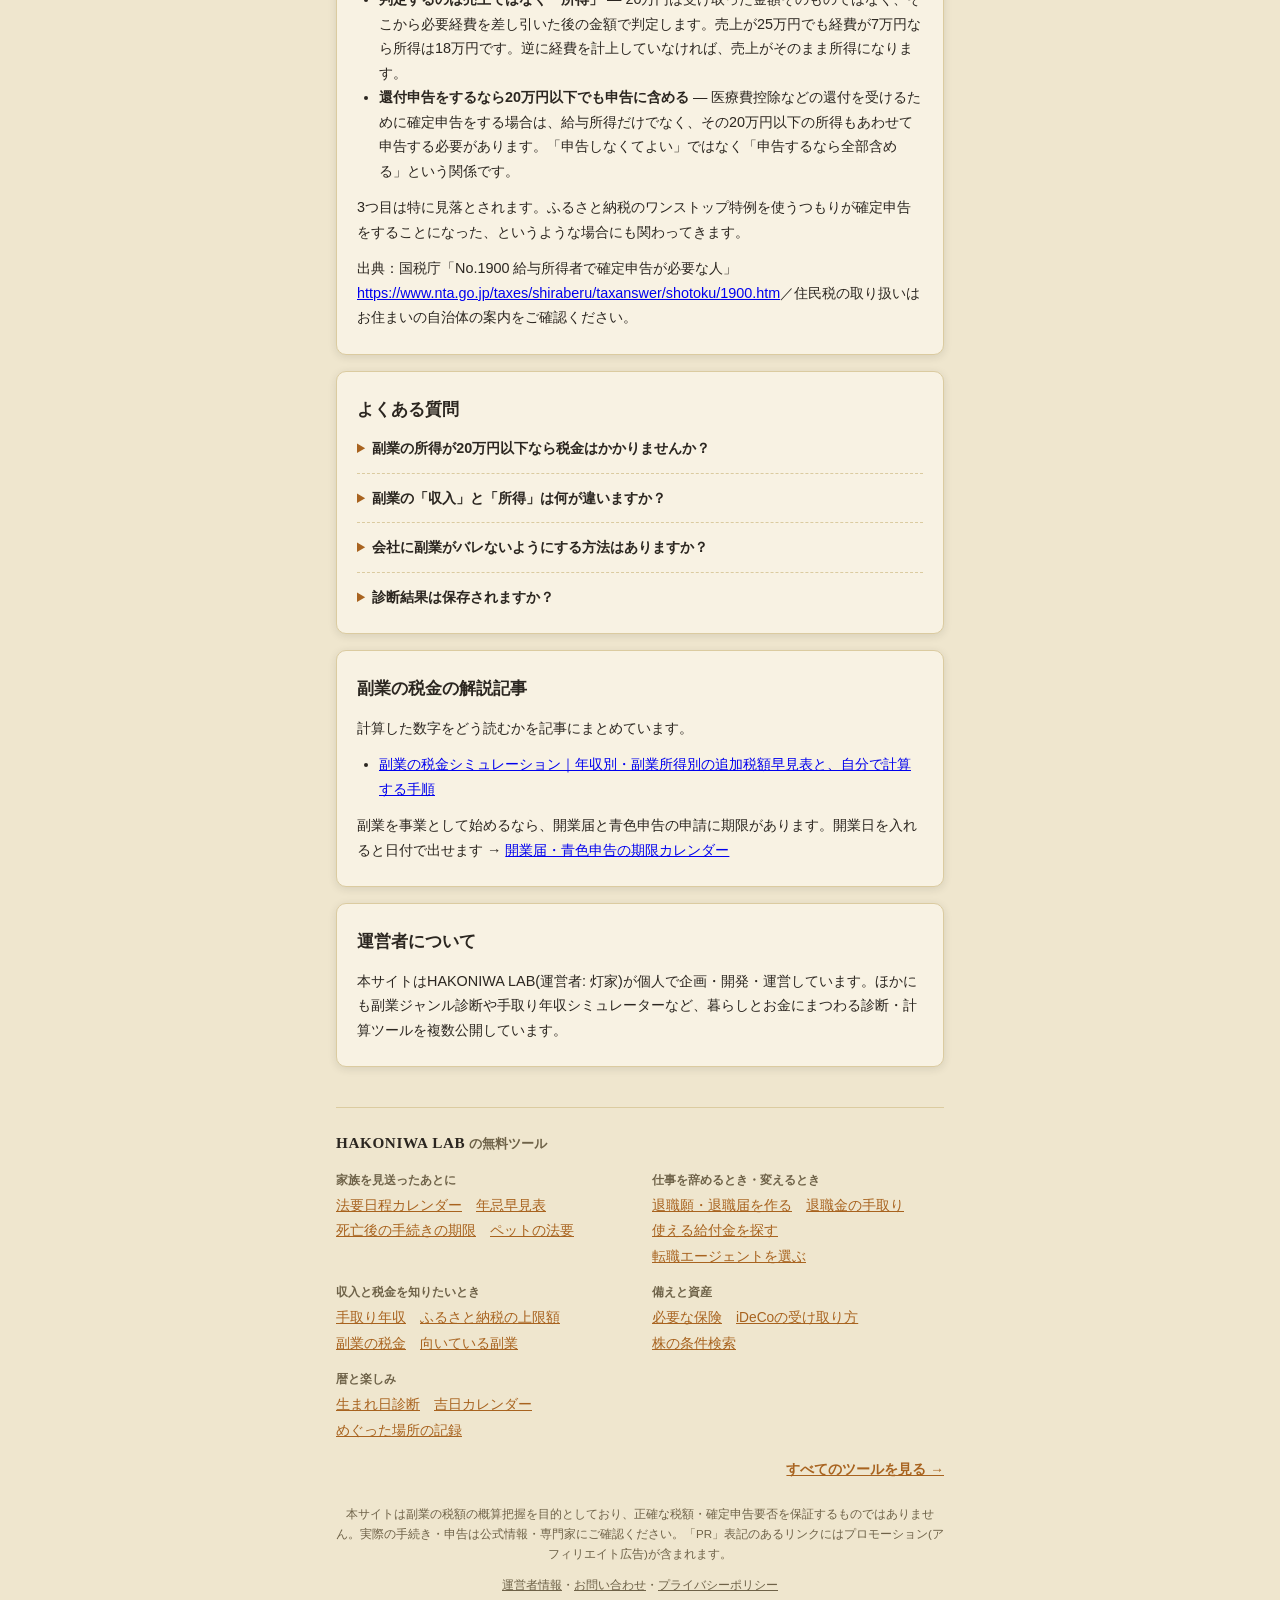
==== commit 1862ec55: "全ページにHAKONIWA LABのツール一覧とパンくずの入口を追加 286ページ中、サイトのトップへ戻れるのが9ページだけで、 記事から入った人がほかのツールに気づけなかったため。 - 本文の下(フ" ====
--- a/index.html
+++ b/index.html
@@ -157,6 +157,73 @@
     </div>
   </section>
 
+  <!-- site-nav:start -->
+  <style>
+  .site-nav { margin: 40px 0 0; padding: 22px 0 0; border-top: 1px solid var(--color-border, var(--line, #dbcba0)); color: var(--color-text, var(--ink, #2b2620)); text-align: left; }
+  .site-nav__title { margin: 0 0 14px; font-size: 0.82rem; font-weight: 700; color: var(--color-text-muted, var(--muted, #6e6248)); }
+  .site-nav__title a { font-family: Georgia, "Times New Roman", serif; font-size: 0.95rem; letter-spacing: 0.04em; color: var(--color-text, var(--ink, #2b2620)); text-decoration: none; }
+  .site-nav__groups { display: grid; gap: 14px 24px; }
+  @media (min-width: 560px) { .site-nav__groups { grid-template-columns: 1fr 1fr; } }
+  .site-nav__label { margin: 0 0 4px; font-size: 0.74rem; font-weight: 700; color: var(--color-text-muted, var(--muted, #6e6248)); }
+  .site-nav__links { display: flex; flex-wrap: wrap; gap: 2px 14px; margin: 0; padding: 0; list-style: none; font-size: 0.86rem; line-height: 1.7; }
+  .site-nav__links li { margin: 0; padding: 0; }
+  .site-nav__links li::before { content: none; }
+  .site-nav__links a { color: var(--color-primary, var(--navy, #a8631f)); }
+  .site-nav__all { margin: 16px 0 0; font-size: 0.86rem; text-align: right; }
+  .site-nav__all a { color: var(--color-primary, var(--navy, #a8631f)); font-weight: 700; }
+  .app-footer a { color: var(--color-text-muted, var(--muted, #6e6248)); }
+  </style>
+  <nav class="site-nav" aria-label="HAKONIWA LABのツール">
+    <p class="site-nav__title"><a href="../">HAKONIWA LAB</a> の無料ツール</p>
+    <div class="site-nav__groups">
+      <div>
+        <p class="site-nav__label">家族を見送ったあとに</p>
+        <ul class="site-nav__links">
+          <li><a href="../houyou-calendar/">法要日程カレンダー</a></li>
+          <li><a href="../houyou-calendar/hayami/">年忌早見表</a></li>
+          <li><a href="../houyou-calendar/tetsuzuki/">死亡後の手続きの期限</a></li>
+          <li><a href="../houyou-calendar/pet/">ペットの法要</a></li>
+        </ul>
+      </div>
+      <div>
+        <p class="site-nav__label">仕事を辞めるとき・変えるとき</p>
+        <ul class="site-nav__links">
+          <li><a href="../resignation-letter-generator/">退職願・退職届を作る</a></li>
+          <li><a href="../retirement-simulator/">退職金の手取り</a></li>
+          <li><a href="../subsidy-checker/">使える給付金を探す</a></li>
+          <li><a href="../career-checker/">転職エージェントを選ぶ</a></li>
+        </ul>
+      </div>
+      <div>
+        <p class="site-nav__label">収入と税金を知りたいとき</p>
+        <ul class="site-nav__links">
+          <li><a href="../takehome-calculator/">手取り年収</a></li>
+          <li><a href="../furusato-simulator/">ふるさと納税の上限額</a></li>
+          <li><a href="../sidejob-tax-simulator/">副業の税金</a></li>
+          <li><a href="../sidejob-checker/">向いている副業</a></li>
+        </ul>
+      </div>
+      <div>
+        <p class="site-nav__label">備えと資産</p>
+        <ul class="site-nav__links">
+          <li><a href="../insurance-checker/">必要な保険</a></li>
+          <li><a href="../retirement-simulator/ideco/">iDeCoの受け取り方</a></li>
+          <li><a href="../stock-screener/">株の条件検索</a></li>
+        </ul>
+      </div>
+      <div>
+        <p class="site-nav__label">暦と楽しみ</p>
+        <ul class="site-nav__links">
+          <li><a href="../birthday-fortune/">生まれ日診断</a></li>
+          <li><a href="../birthday-fortune/calendar/">吉日カレンダー</a></li>
+          <li><a href="../meguri-log/">めぐった場所の記録</a></li>
+        </ul>
+      </div>
+    </div>
+    <p class="site-nav__all"><a href="../">すべてのツールを見る →</a></p>
+  </nav>
+  <!-- site-nav:end -->
+
   <footer class="app-footer">
     <p>本サイトは副業の税額の概算把握を目的としており、正確な税額・確定申告要否を保証するものではありません。実際の手続き・申告は公式情報・専門家にご確認ください。「PR」表記のあるリンクにはプロモーション(アフィリエイト広告)が含まれます。</p>
     <p><a href="../about.html">運営者情報</a>・<a href="../contact.html">お問い合わせ</a>・<a href="../privacy.html">プライバシーポリシー</a></p>
--- a/css/style.css
+++ b/css/style.css
@@ -566,3 +566,10 @@
 .books__title { display: block; font-weight: 600; font-size: 0.95rem; line-height: 1.5; }
 .books__note { display: block; font-size: 0.8rem; color: var(--color-text-muted); margin-top: 4px; }
 .books__ku { font-size: 0.8rem; color: var(--color-text-muted); margin: 10px 0 0; }
+
+/* 広告のあるページの冒頭に出す PR 表記(A8 はファーストビューでの広告表示を求めている。birthday-fortune・houyou-calendar と同じ形) */
+.pr-note { font-size: 0.75rem; color: var(--color-text-muted); margin: -8px 0 14px; }
+.app-header + .pr-note { text-align: center; }
+
+/* 出典などの長いURLがスマホで横にはみ出さないように折り返す(class の無い文字のリンクだけ。広告ボタンには効かせない) */
+.card--article a:not([class]) { overflow-wrap: anywhere; }
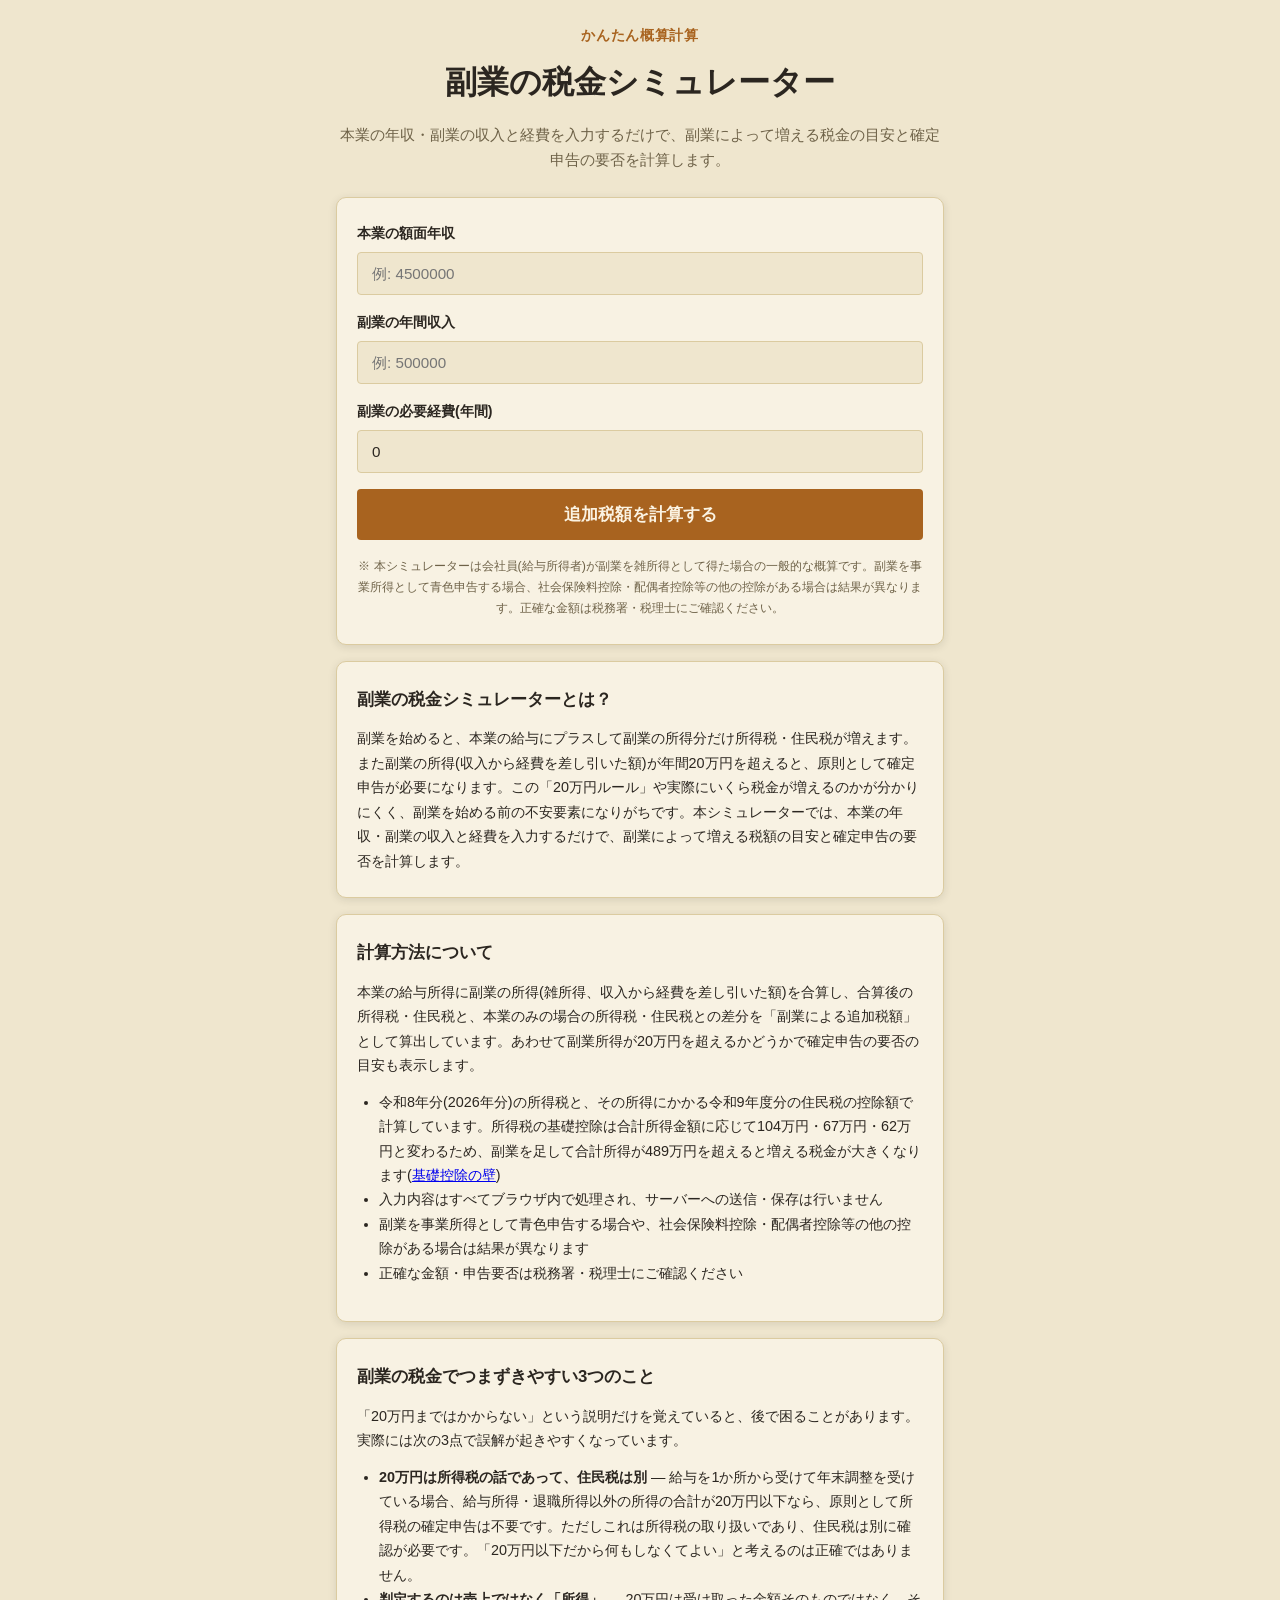
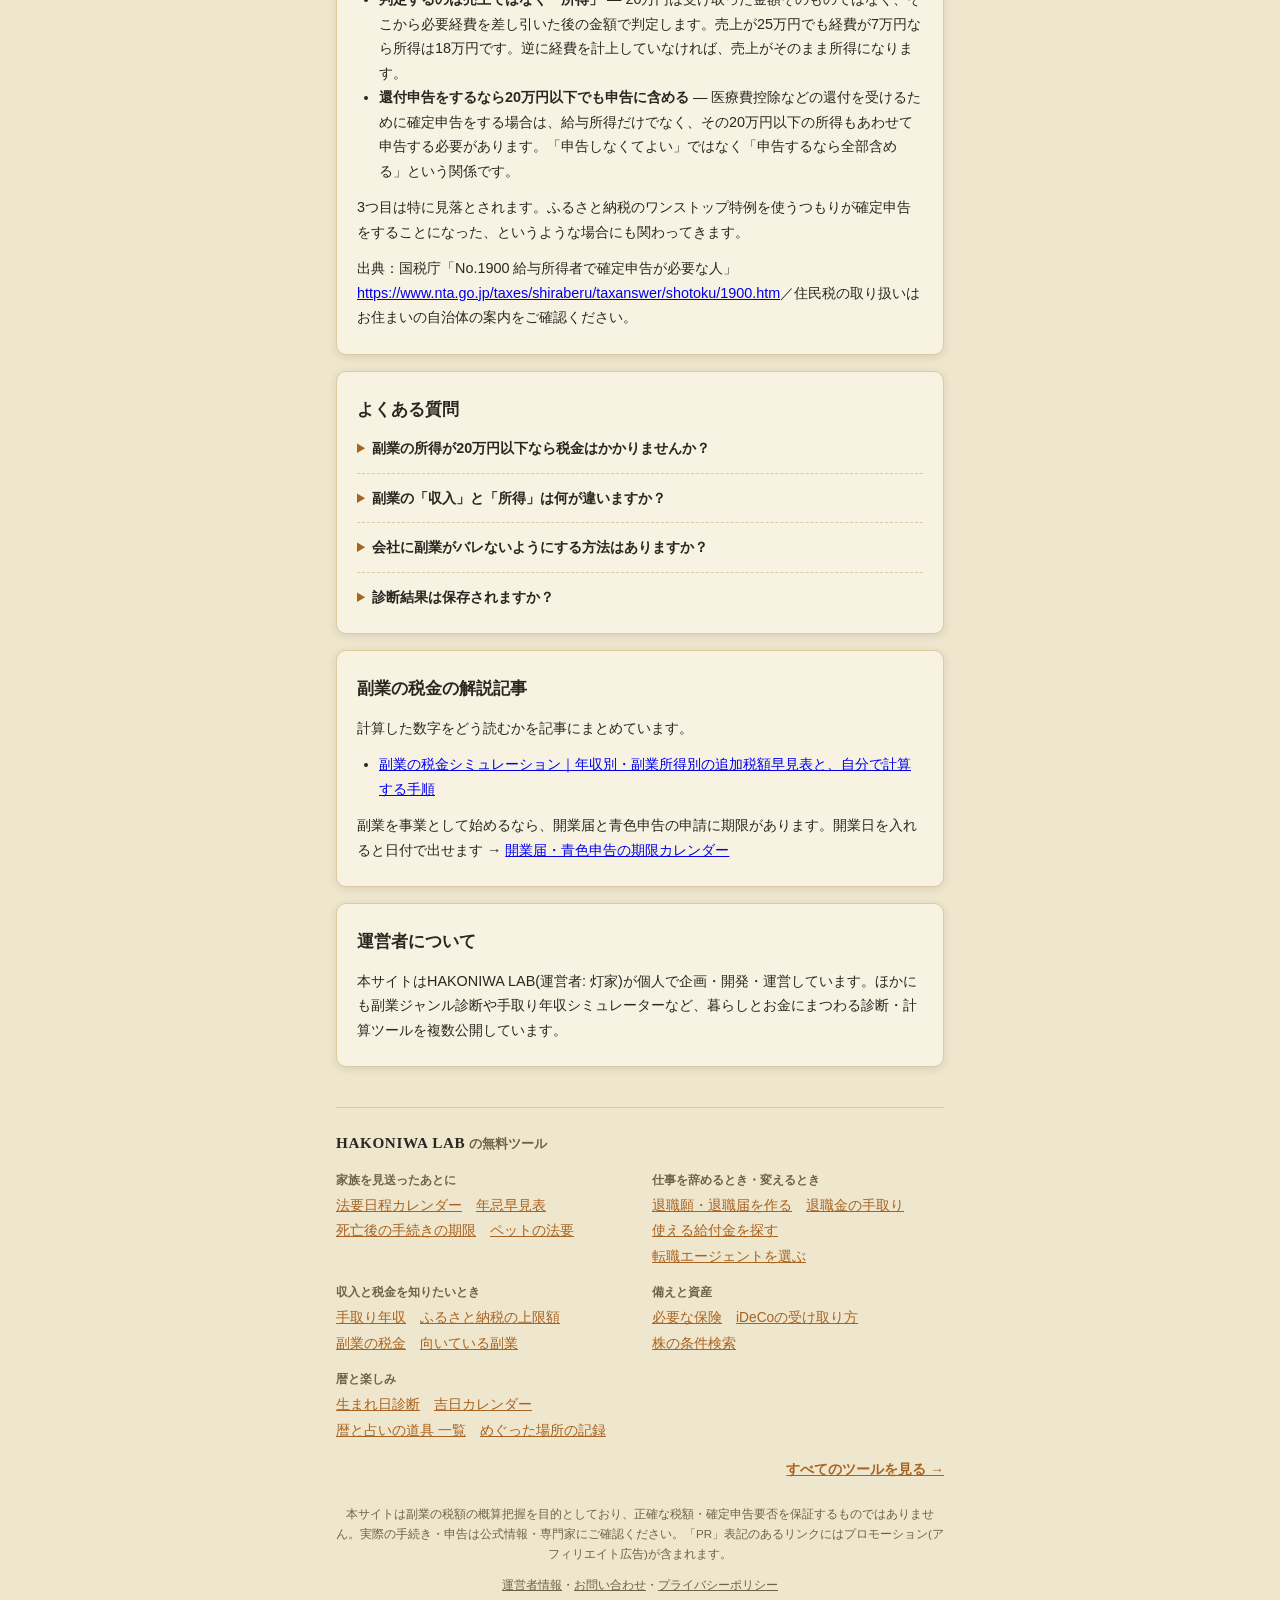
==== commit 534af349: "全ページのツール一覧に「暦と占いの道具 一覧」を追加 Co-Authored-By: Claude Opus 5.5 <noreply@anthropic.com>" ====
--- a/index.html
+++ b/index.html
@@ -216,6 +216,7 @@
         <ul class="site-nav__links">
           <li><a href="../birthday-fortune/">生まれ日診断</a></li>
           <li><a href="../birthday-fortune/calendar/">吉日カレンダー</a></li>
+          <li><a href="../birthday-fortune/tools/">暦と占いの道具 一覧</a></li>
           <li><a href="../meguri-log/">めぐった場所の記録</a></li>
         </ul>
       </div>
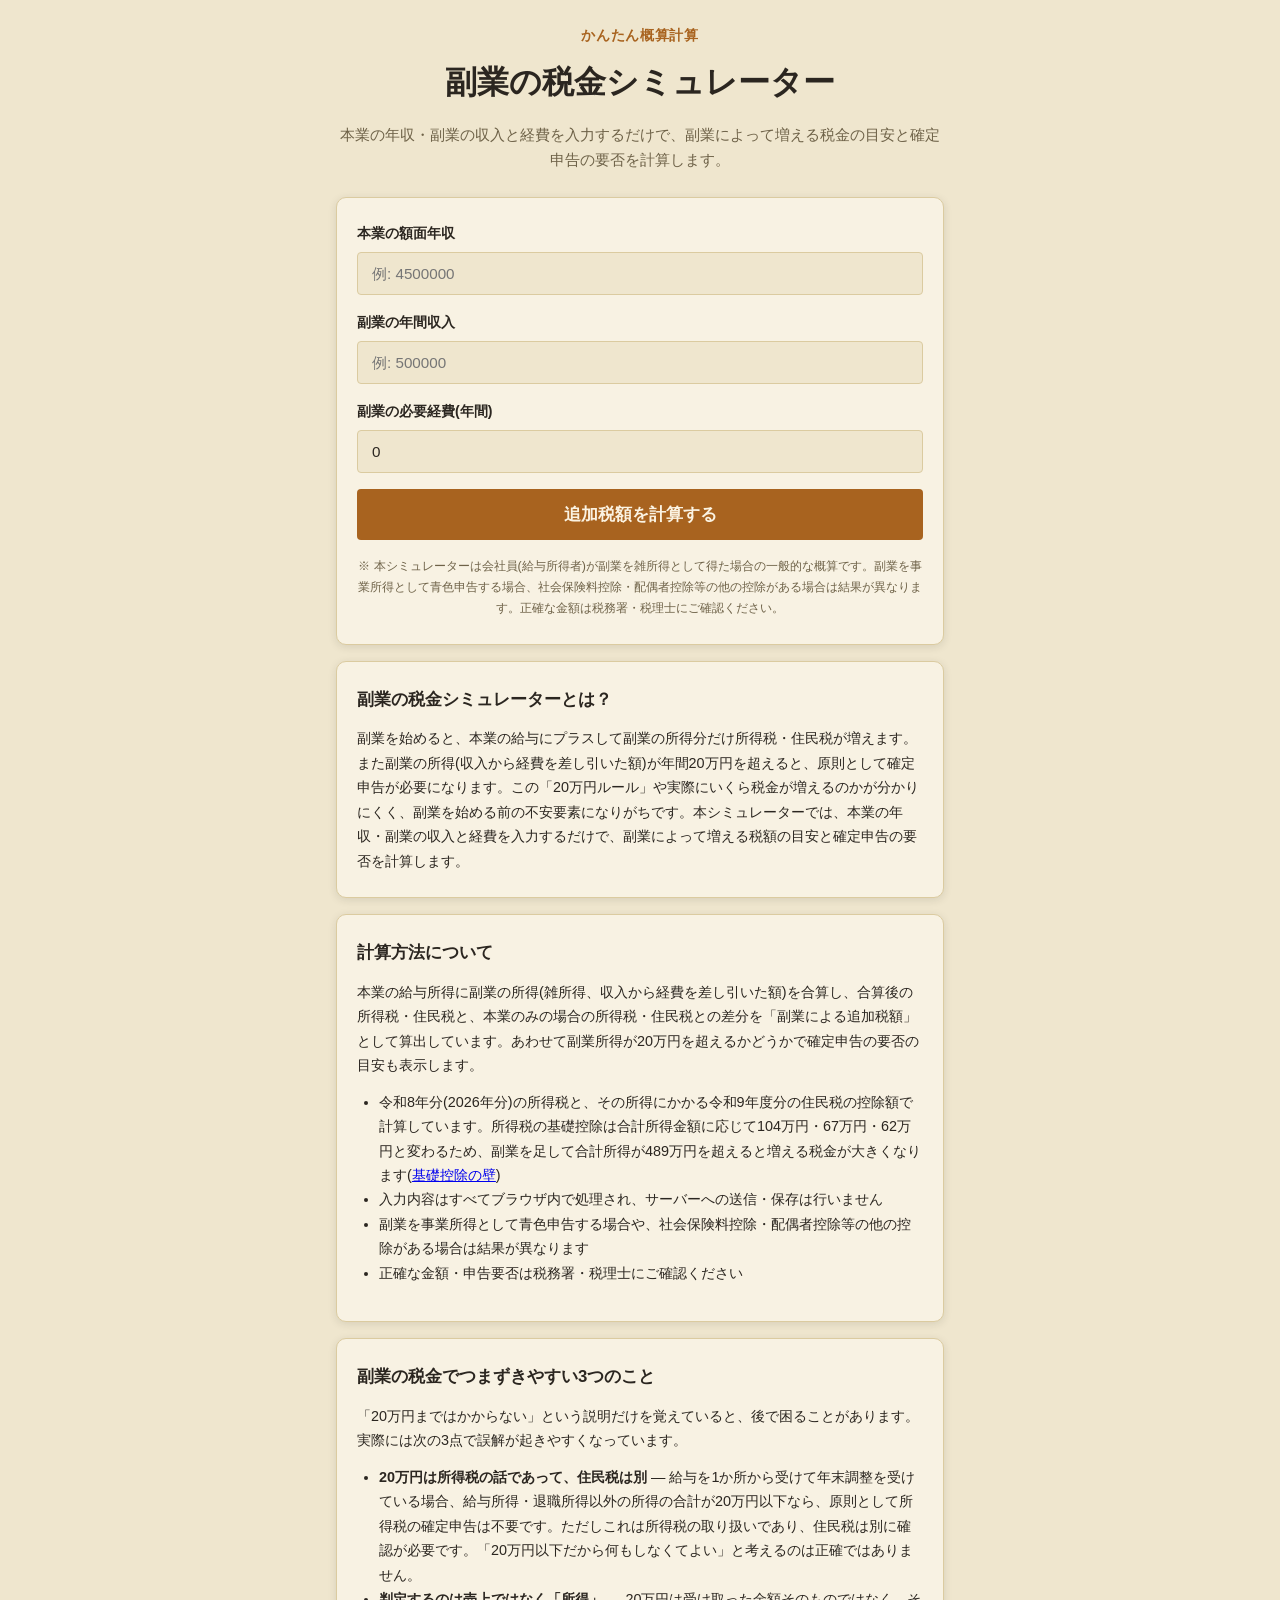
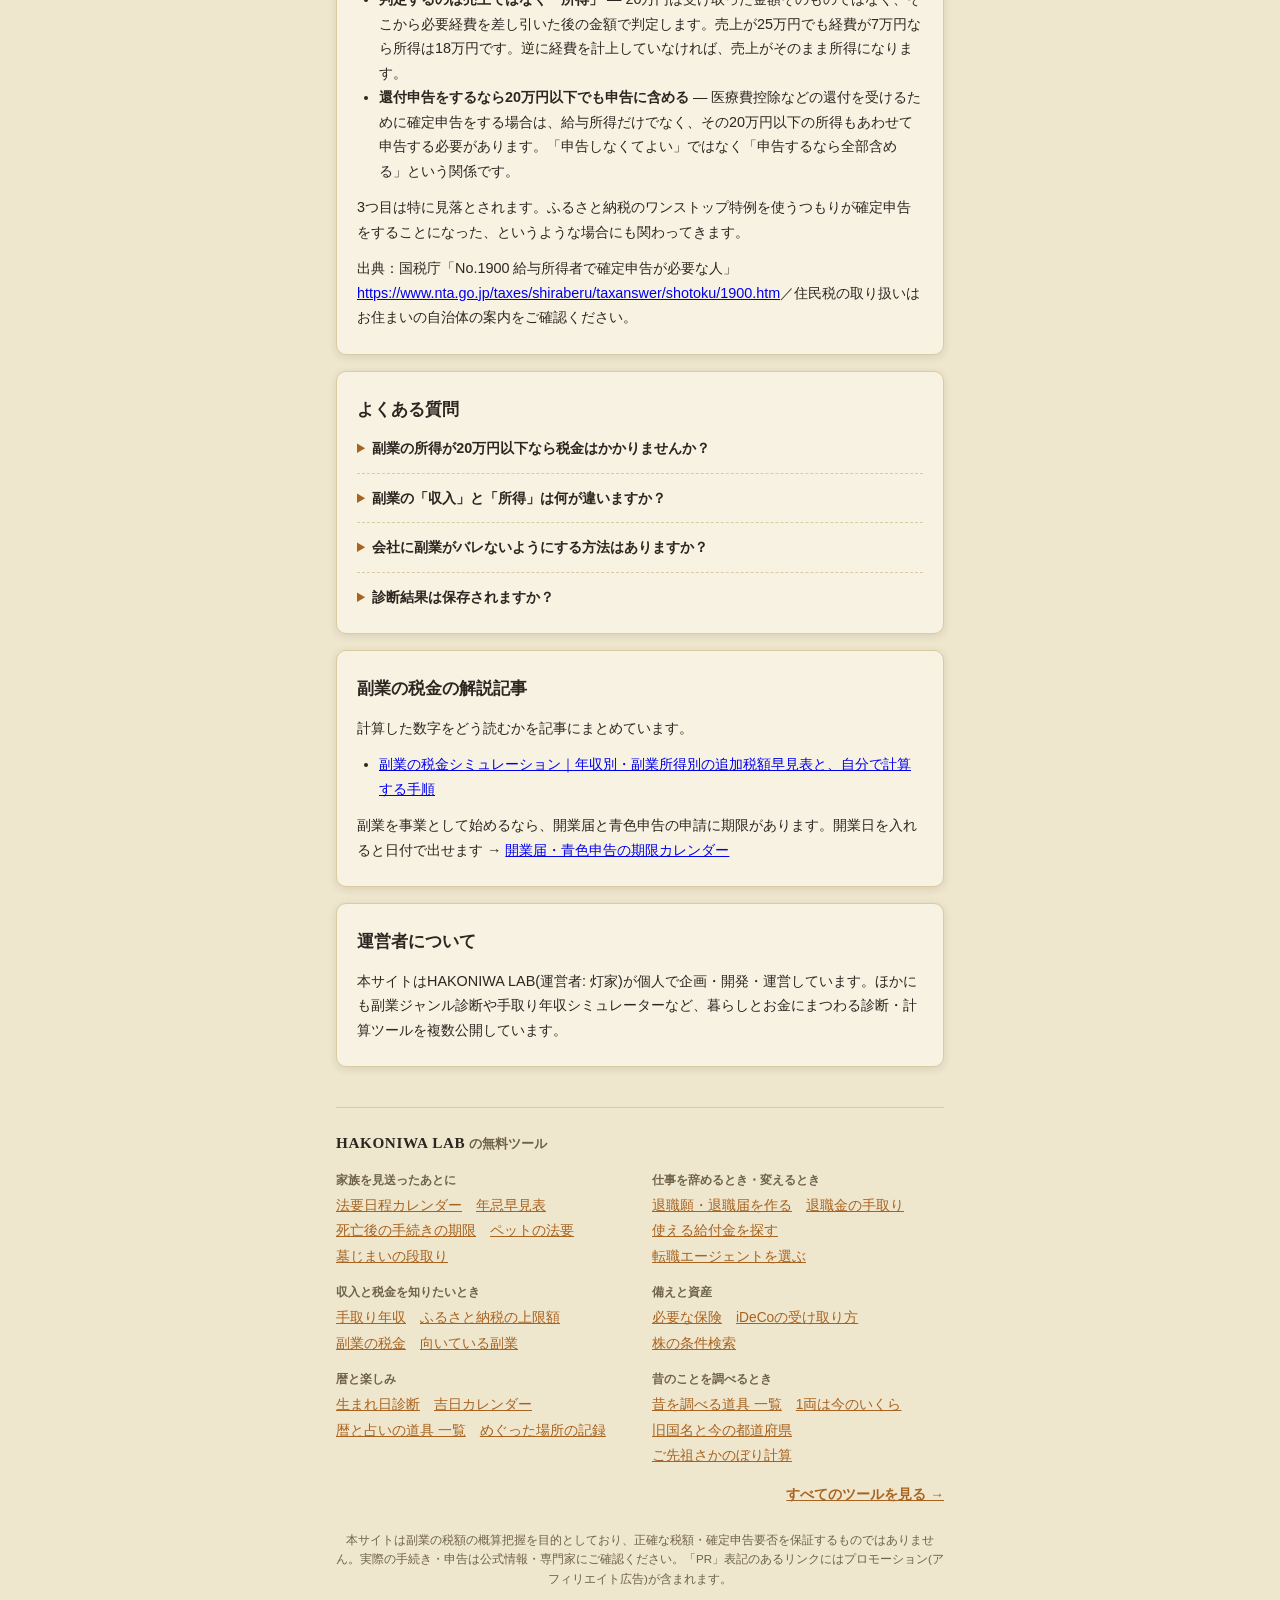
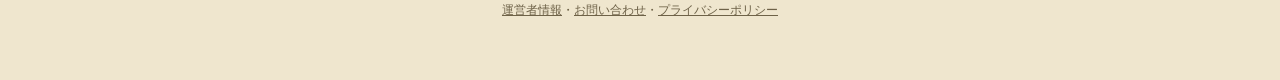
==== commit 34f06397: "全ページのツール一覧に「昔のことを調べるとき」（昔を調べる道具 一覧・1両・旧国名・ご先祖）と「墓じまいの段取り」を追加 site-nav/site-nav.html を更新して site_nav.p" ====
--- a/index.html
+++ b/index.html
@@ -183,6 +183,7 @@
           <li><a href="../houyou-calendar/hayami/">年忌早見表</a></li>
           <li><a href="../houyou-calendar/tetsuzuki/">死亡後の手続きの期限</a></li>
           <li><a href="../houyou-calendar/pet/">ペットの法要</a></li>
+          <li><a href="../houyou-calendar/hakajimai/">墓じまいの段取り</a></li>
         </ul>
       </div>
       <div>
@@ -220,6 +221,15 @@
           <li><a href="../meguri-log/">めぐった場所の記録</a></li>
         </ul>
       </div>
+      <div>
+        <p class="site-nav__label">昔のことを調べるとき</p>
+        <ul class="site-nav__links">
+          <li><a href="../mukashi/">昔を調べる道具 一覧</a></li>
+          <li><a href="../mukashi/ryou/">1両は今のいくら</a></li>
+          <li><a href="../mukashi/kokumei/">旧国名と今の都道府県</a></li>
+          <li><a href="../mukashi/senzo/">ご先祖さかのぼり計算</a></li>
+        </ul>
+      </div>
     </div>
     <p class="site-nav__all"><a href="../">すべてのツールを見る →</a></p>
   </nav>
